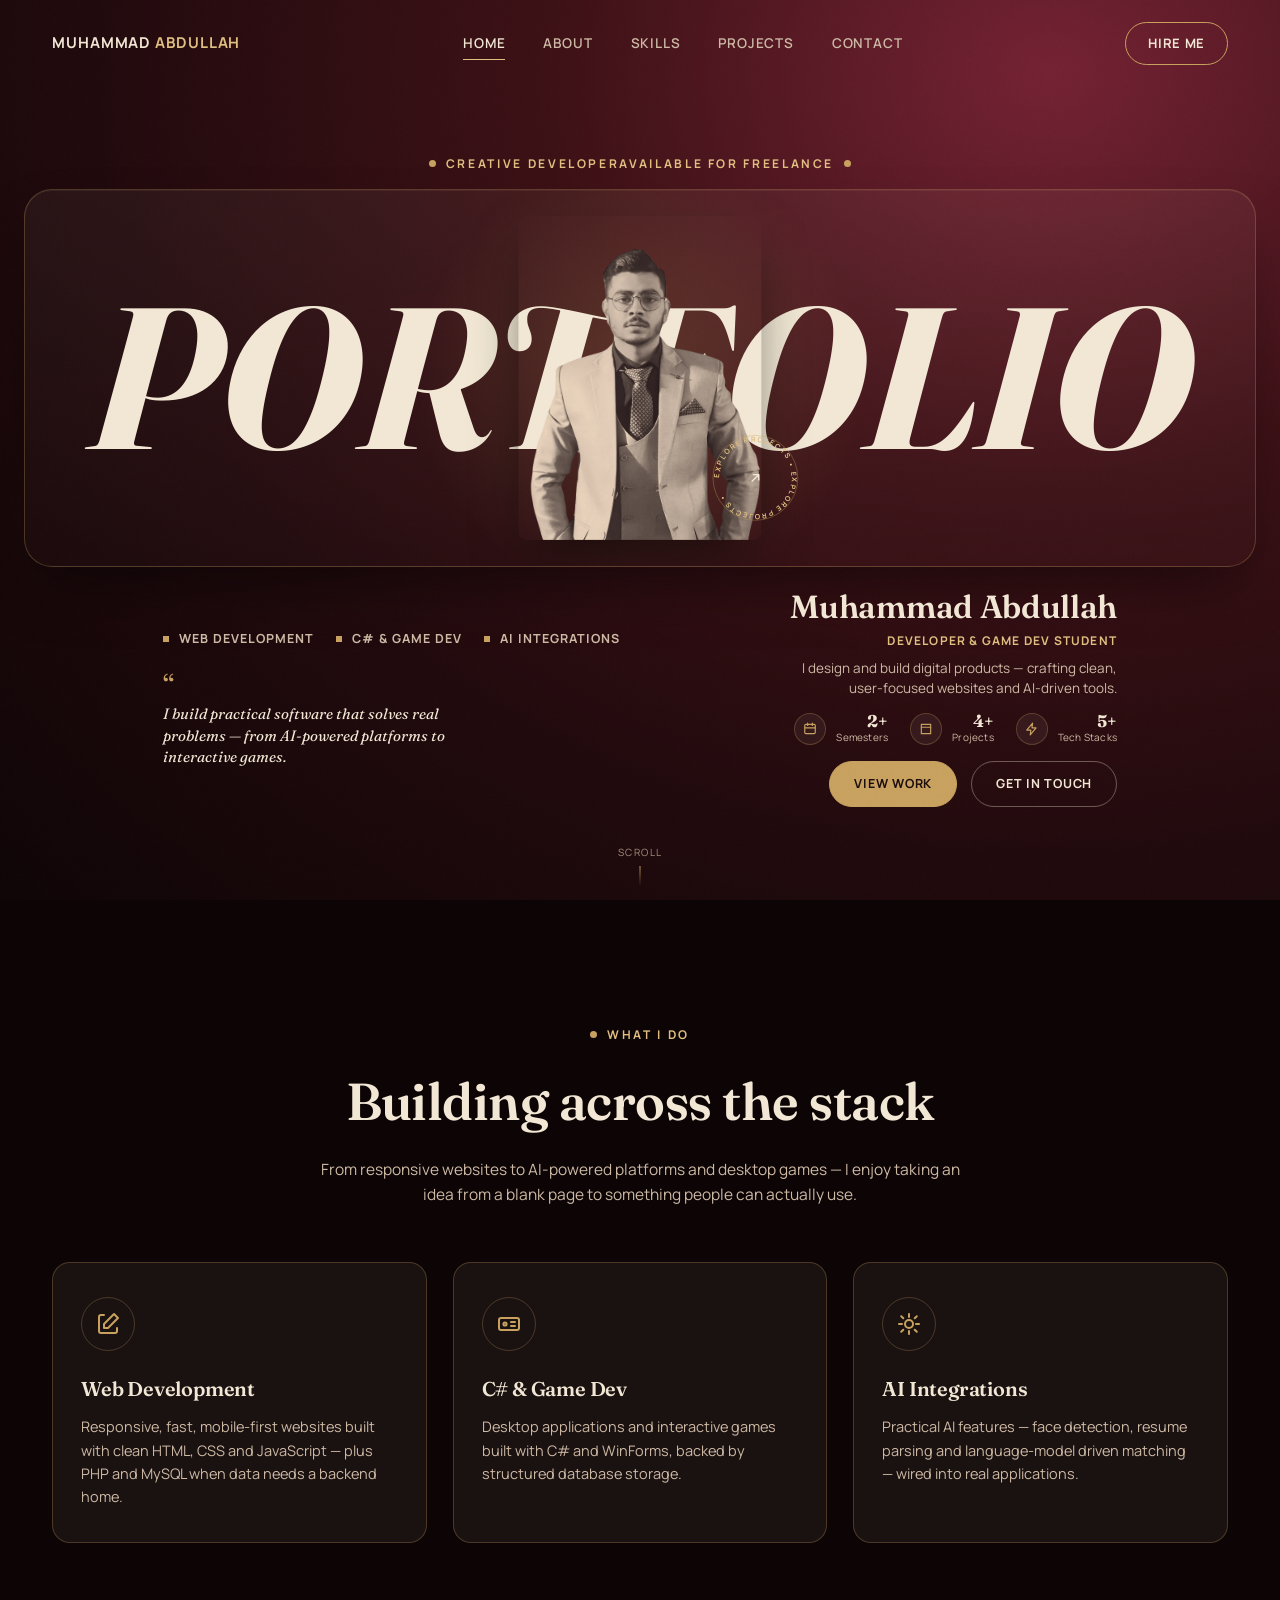
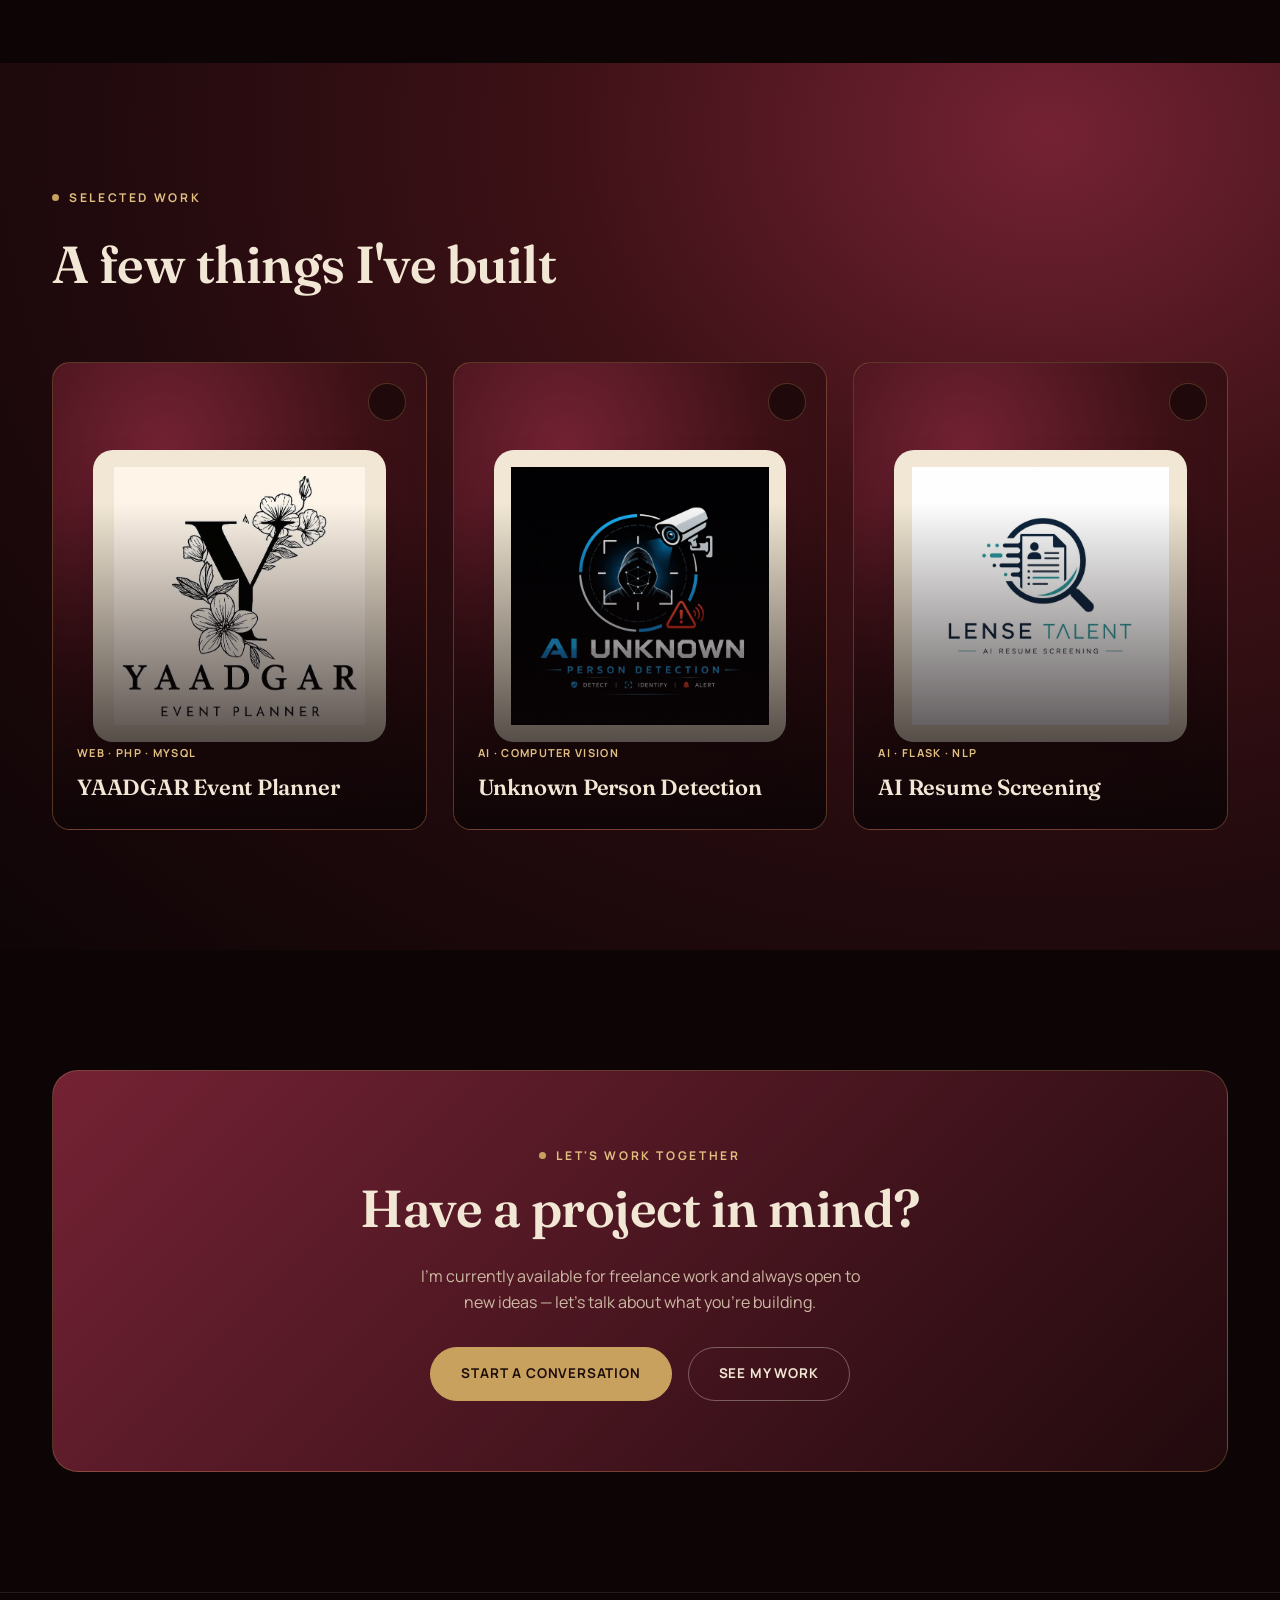
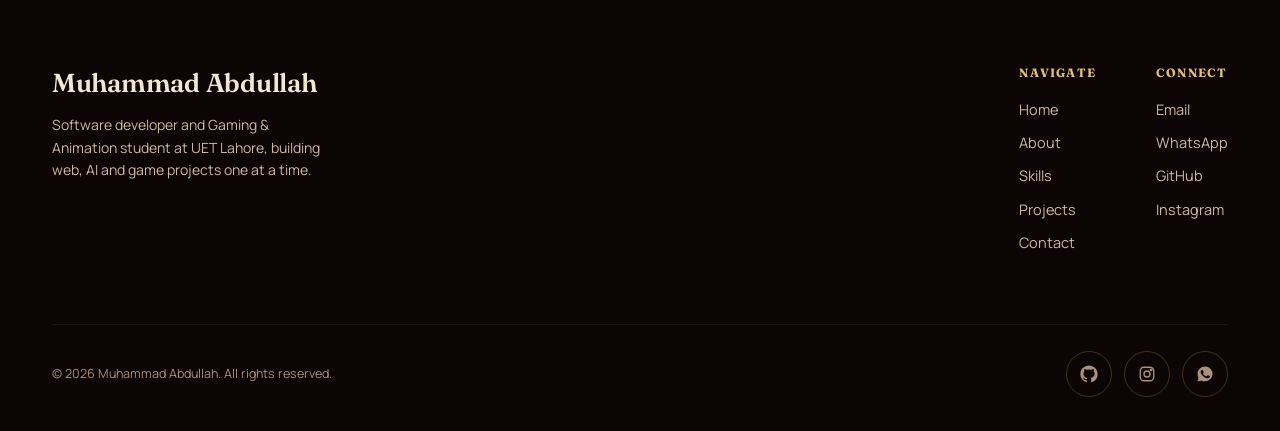
==== index.html @ 15fcba0d "PROTFOLIO" ====
<!DOCTYPE html>
<html lang="en">

<head>
    <meta charset="UTF-8">
    <meta name="viewport" content="width=device-width, initial-scale=1.0">
    <title>Muhammad Abdullah — Software Developer</title>
    <meta name="description" content="Portfolio of Muhammad Abdullah, a software developer and Gaming and Animation student building web platforms, AI tools, and games.">
    <link rel="icon" type="image/svg+xml" href="assets/img/favicon.svg">
    <link rel="stylesheet" href="css/style.css">
</head>

<body>
    <div class="grain"></div>

    <nav class="site-nav">
        <div class="wrap nav-inner">
            <a href="index.html" class="logo-mark">
                <span class="logo-text">Muhammad <span>Abdullah</span></span>
            </a>
            <div class="nav-links">
                <a href="index.html">Home</a>
                <a href="about.html">About</a>
                <a href="skills.html">Skills</a>
                <a href="projects.html">Projects</a>
                <a href="contact.html">Contact</a>
            </div>
            <a href="contact.html" class="nav-cta">Hire Me</a>
            <button class="burger" aria-label="Open menu"><span></span><span></span><span></span></button>
        </div>
    </nav>

    <div class="mobile-menu">
        <a href="index.html">Home</a>
        <a href="about.html">About</a>
        <a href="skills.html">Skills</a>
        <a href="projects.html">Projects</a>
        <a href="contact.html">Contact</a>
    </div>

    <section class="hero bg-maroon">
        <div class="wrap hero-top-row">
            <span class="eyebrow">Creative Developer</span>
            <span class="eyebrow dot-right">Available for Freelance</span>
        </div>

        <div class="hero-frame-outer">
            <div class="hero-frame reveal" id="heroFrame">
                <span class="skill-chip chip-1"><svg viewBox="0 0 24 24" fill="none" stroke="currentColor" stroke-width="2" stroke-linecap="round" stroke-linejoin="round"><path d="M9.5 2a5.5 5.5 0 0 0-3 10.1c.3.2.5.6.5 1v1.4a1.5 1.5 0 0 0 1.5 1.5h3a1.5 1.5 0 0 0 1.5-1.5v-1.4c0-.4.2-.8.5-1A5.5 5.5 0 0 0 9.5 2Z"></path><path d="M8 19h3M9.5 22v-3"></path></svg>Creative Thinking</span>
                <span class="skill-chip chip-2"><svg viewBox="0 0 24 24" fill="none" stroke="currentColor" stroke-width="2" stroke-linecap="round" stroke-linejoin="round"><path d="M8 6h13M8 12h13M8 18h13M3 6h.01M3 12h.01M3 18h.01"></path></svg>Problem Solving</span>
                <span class="skill-chip chip-3"><svg viewBox="0 0 24 24" fill="none" stroke="currentColor" stroke-width="2" stroke-linecap="round" stroke-linejoin="round"><path d="M12 20v-6M6 9V7a6 6 0 0 1 12 0v2M4 9h16M6 9v6a6 6 0 0 0 12 0V9M2 12h4M18 12h4M4 16l-2 2M20 16l2 2M4 6l-2-2M20 6l2-2"></path></svg>Debugging</span>
                <span class="skill-chip chip-4">Clean Code</span>
                <span class="skill-chip chip-5">AI Integrations</span>

                <div class="hero-title-wrap">
                    <h1 class="hero-giant" id="heroGiant">PORTFOLIO</h1>
                    <div class="hero-photo-center" id="tiltPhoto">
                        <div class="hero-photo-frame">
                            <img src="assets/img/profile/me-duotone.png" alt="Portrait of Muhammad Abdullah">
                        </div>
                        <div class="badge-ring">
                            <svg viewBox="0 0 112 112">
            <defs><path id="ringPathHome" d="M 56,56 m -46,0 a 46,46 0 1,1 92,0 a 46,46 0 1,1 -92,0"/></defs>
            <g class="badge-spin">
              <circle cx="56" cy="56" r="54" fill="none" stroke="rgba(200,161,95,0.45)" stroke-width="1"></circle>
              <text font-size="9" fill="#e0bf80" letter-spacing="2" font-family="Manrope, sans-serif" font-weight="700">
                <textPath href="#ringPathHome">EXPLORE PROJECTS &#8226; EXPLORE PROJECTS &#8226; </textPath>
              </text>
            </g>
          </svg>
                            <a href="projects.html" class="ring-center" aria-label="Explore projects">
                                <svg viewBox="0 0 24 24" fill="none" stroke="#f1e7d4" stroke-width="2" stroke-linecap="round" stroke-linejoin="round"><path d="M7 17L17 7M9 7h8v8"></path></svg>
                            </a>
                        </div>
                    </div>
                </div>
            </div>
        </div>

        <div class="wrap hero-body">
            <div class="hero-col-left reveal">
                <ul class="cat-list">
                    <li>Web Development</li>
                    <li>C# &amp; Game Dev</li>
                    <li>AI Integrations</li>
                </ul>
                <div class="quote-block">
                    <div class="quote-mark">&ldquo;</div>
                    <p>I build practical software that solves real problems — from AI-powered platforms to interactive games.</p>
                </div>
            </div>

            <div class="hero-col-right reveal reveal-delay-2">
                <h2 class="hero-name">Muhammad Abdullah</h2>
                <div class="hero-role">Developer &amp; Game Dev Student</div>
                <p class="hero-blurb">I design and build digital products — crafting clean, user-focused websites and AI-driven tools.</p>

                <div class="stat-row">
                    <div class="stat-item">
                        <div class="stat-icon"><svg viewBox="0 0 24 24" fill="none" stroke="currentColor" stroke-width="2" stroke-linecap="round" stroke-linejoin="round"><rect x="3" y="4" width="18" height="16" rx="2"></rect><path d="M8 2v4M16 2v4M3 10h18"></path></svg></div>
                        <div>
                            <div class="stat-num">2+</div>
                            <div class="stat-label">Semesters</div>
                        </div>
                    </div>
                    <div class="stat-item">
                        <div class="stat-icon"><svg viewBox="0 0 24 24" fill="none" stroke="currentColor" stroke-width="2" stroke-linecap="round" stroke-linejoin="round"><path d="M4 4h16v16H4z"></path><path d="M4 9h16"></path></svg></div>
                        <div>
                            <div class="stat-num">4+</div>
                            <div class="stat-label">Projects</div>
                        </div>
                    </div>
                    <div class="stat-item">
                        <div class="stat-icon"><svg viewBox="0 0 24 24" fill="none" stroke="currentColor" stroke-width="2" stroke-linecap="round" stroke-linejoin="round"><path d="M13 2L3 14h7l-1 8 10-12h-7l1-8z"></path></svg></div>
                        <div>
                            <div class="stat-num">5+</div>
                            <div class="stat-label">Tech Stacks</div>
                        </div>
                    </div>
                </div>

                <div class="hero-cta-row">
                    <a href="projects.html" class="btn btn-primary">View Work</a>
                    <a href="contact.html" class="btn btn-outline">Get in Touch</a>
                </div>
            </div>
        </div>

        <div class="scroll-cue"><span>Scroll</span><span class="line"></span></div>
    </section>

    <section class="section-pad bg-void">
        <div class="wrap">
            <div class="section-head center reveal">
                <span class="eyebrow">What I Do</span>
                <h2>Building across the stack</h2>
                <p>From responsive websites to AI-powered platforms and desktop games — I enjoy taking an idea from a blank page to something people can actually use.</p>
            </div>
            <div class="icon-card-grid">
                <div class="icon-card reveal">
                    <div class="ic"><svg viewBox="0 0 24 24" fill="none" stroke="currentColor" stroke-width="2" stroke-linecap="round" stroke-linejoin="round"><path d="M8 3H5a2 2 0 0 0-2 2v14a2 2 0 0 0 2 2h14a2 2 0 0 0 2-2v-3"></path><path d="M18 2l4 4-10 10H8v-4z"></path></svg></div>
                    <h3>Web Development</h3>
                    <p>Responsive, fast, mobile-first websites built with clean HTML, CSS and JavaScript — plus PHP and MySQL when data needs a backend home.</p>
                </div>
                <div class="icon-card reveal reveal-delay-1">
                    <div class="ic"><svg viewBox="0 0 24 24" fill="none" stroke="currentColor" stroke-width="2" stroke-linecap="round" stroke-linejoin="round"><rect x="2" y="6" width="20" height="12" rx="2"></rect><circle cx="8" cy="12" r="1.6"></circle><path d="M14 10h4M14 14h4"></path></svg></div>
                    <h3>C# &amp; Game Dev</h3>
                    <p>Desktop applications and interactive games built with C# and WinForms, backed by structured database storage.</p>
                </div>
                <div class="icon-card reveal reveal-delay-2">
                    <div class="ic"><svg viewBox="0 0 24 24" fill="none" stroke="currentColor" stroke-width="2" stroke-linecap="round" stroke-linejoin="round"><circle cx="12" cy="12" r="4"></circle><path d="M12 2v3M12 19v3M4.2 4.2l2.1 2.1M17.7 17.7l2.1 2.1M2 12h3M19 12h3M4.2 19.8l2.1-2.1M17.7 6.3l2.1-2.1"></path></svg></div>
                    <h3>AI Integrations</h3>
                    <p>Practical AI features — face detection, resume parsing and language-model driven matching — wired into real applications.</p>
                </div>
            </div>
        </div>
    </section>

    <section class="section-pad bg-maroon">
        <div class="wrap">
            <div class="section-head reveal">
                <span class="eyebrow">Selected Work</span>
                <h2>A few things I've built</h2>
            </div>
            <div class="preview-grid">
                <a href="projects.html#yaadgar" class="preview-card logo-card reveal">
                    <div class="logo-tile"><img src="assets/img/logos/yaadgar.webp" alt="YAADGAR Event Planner logo"></div>
                    <div class="pc-arrow"><svg viewBox="0 0 24 24" fill="none" stroke="#1c0d0a" stroke-width="2" stroke-linecap="round" stroke-linejoin="round"><path d="M7 17L17 7M9 7h8v8"></path></svg></div>
                    <div class="pc-overlay"><span class="pc-tag">Web &middot; PHP &middot; MySQL</span>
                        <h3>YAADGAR Event Planner</h3>
                    </div>
                </a>
                <a href="projects.html#sentinel" class="preview-card logo-card reveal reveal-delay-1">
                    <div class="logo-tile"><img src="assets/img/logos/sentinel.webp" alt="AI Unknown Person Detection System logo"></div>
                    <div class="pc-arrow"><svg viewBox="0 0 24 24" fill="none" stroke="#1c0d0a" stroke-width="2" stroke-linecap="round" stroke-linejoin="round"><path d="M7 17L17 7M9 7h8v8"></path></svg></div>
                    <div class="pc-overlay"><span class="pc-tag">AI &middot; Computer Vision</span>
                        <h3>Unknown Person Detection</h3>
                    </div>
                </a>
                <a href="projects.html#resume" class="preview-card logo-card reveal reveal-delay-2">
                    <div class="logo-tile"><img src="assets/img/logos/resume.webp" alt="Lense Talent AI Resume Screening logo"></div>
                    <div class="pc-arrow"><svg viewBox="0 0 24 24" fill="none" stroke="#1c0d0a" stroke-width="2" stroke-linecap="round" stroke-linejoin="round"><path d="M7 17L17 7M9 7h8v8"></path></svg></div>
                    <div class="pc-overlay"><span class="pc-tag">AI &middot; Flask &middot; NLP</span>
                        <h3>AI Resume Screening</h3>
                    </div>
                </a>
            </div>
        </div>
    </section>

    <section class="section-pad bg-void">
        <div class="wrap">
            <div class="cta-band reveal">
                <span class="eyebrow" style="justify-content:center;">Let's Work Together</span>
                <h2>Have a project in mind?</h2>
                <p>I'm currently available for freelance work and always open to new ideas — let's talk about what you're building.</p>
                <div class="btn-row">
                    <a href="contact.html" class="btn btn-primary">Start a Conversation</a>
                    <a href="projects.html" class="btn btn-outline">See My Work</a>
                </div>
            </div>
        </div>
    </section>

    <footer class="site-footer bg-void">
        <div class="wrap">
            <div class="footer-top">
                <div class="footer-brand">
                    <h3>Muhammad Abdullah</h3>
                    <p>Software developer and Gaming & Animation student at UET Lahore, building web, AI and game projects one at a time.</p>
                </div>
                <div class="footer-links">
                    <div class="footer-col">
                        <h4>Navigate</h4>
                        <a href="index.html">Home</a>
                        <a href="about.html">About</a>
                        <a href="skills.html">Skills</a>
                        <a href="projects.html">Projects</a>
                        <a href="contact.html">Contact</a>
                    </div>
                    <div class="footer-col">
                        <h4>Connect</h4>
                        <a href="mailto:abdullah.sheikh6471468@gmail.com">Email</a>
                        <a href="https://wa.me/923330480775" target="_blank" rel="noopener">WhatsApp</a>
                        <a href="https://github.com/abdullahsheikh6471468-byte" target="_blank" rel="noopener">GitHub</a>
                        <a href="https://www.instagram.com/abdullah._.sheikh11/" target="_blank" rel="noopener">Instagram</a>
                    </div>
                </div>
            </div>
            <div class="footer-bottom">
                <span>&copy; 2026 Muhammad Abdullah. All rights reserved.</span>
                <div class="footer-socials">
                    <a class="soc-btn" href="https://github.com/abdullahsheikh6471468-byte" target="_blank" rel="noopener" aria-label="GitHub"><svg viewBox="0 0 24 24" fill="currentColor"><path d="M12 .5C5.73.5.5 5.73.5 12c0 5.08 3.29 9.39 7.86 10.91.57.1.78-.25.78-.55 0-.27-.01-1.17-.02-2.12-3.2.7-3.88-1.36-3.88-1.36-.52-1.33-1.28-1.68-1.28-1.68-1.04-.71.08-.7.08-.7 1.15.08 1.76 1.18 1.76 1.18 1.03 1.75 2.7 1.25 3.36.95.1-.75.4-1.25.72-1.54-2.56-.29-5.25-1.28-5.25-5.7 0-1.26.45-2.29 1.18-3.1-.12-.29-.51-1.46.11-3.05 0 0 .97-.31 3.18 1.18a11 11 0 0 1 5.79 0c2.2-1.49 3.17-1.18 3.17-1.18.63 1.59.24 2.76.12 3.05.74.81 1.18 1.84 1.18 3.1 0 4.43-2.7 5.41-5.27 5.69.41.36.78 1.07.78 2.16 0 1.56-.01 2.82-.01 3.2 0 .3.2.66.79.55A11.5 11.5 0 0 0 23.5 12C23.5 5.73 18.27.5 12 .5z"></path></svg></a>
                    <a class="soc-btn" href="https://www.instagram.com/abdullah._.sheikh11/" target="_blank" rel="noopener" aria-label="Instagram"><svg viewBox="0 0 24 24" fill="none" stroke="currentColor" stroke-width="1.8"><rect x="3" y="3" width="18" height="18" rx="5"></rect><circle cx="12" cy="12" r="4"></circle><circle cx="17.5" cy="6.5" r="1"></circle></svg></a>
                    <a class="soc-btn" href="https://wa.me/923330480775" target="_blank" rel="noopener" aria-label="WhatsApp"><svg viewBox="0 0 24 24" fill="currentColor"><path d="M12.04 2c-5.5 0-10 4.5-10 10 0 1.77.46 3.43 1.26 4.87L2 22l5.3-1.4a10 10 0 0 0 4.74 1.2h.01c5.5 0 10-4.5 10-10s-4.5-9.8-10.01-9.8zm5.86 14.2c-.25.7-1.45 1.35-2 1.44-.5.08-1.14.1-1.84-.12-.42-.13-.97-.32-1.67-.62-2.94-1.27-4.86-4.24-5-4.44-.15-.2-1.2-1.6-1.2-3.04 0-1.45.76-2.16 1.03-2.45.27-.3.6-.37.8-.37h.58c.18 0 .43-.07.67.51.25.6.85 2.08.92 2.23.08.15.13.33.02.53-.1.2-.16.33-.3.5-.16.2-.32.44-.46.6-.15.15-.3.32-.13.62.17.3.78 1.28 1.67 2.07 1.15 1.02 2.13 1.34 2.44 1.49.3.15.48.13.66-.07.2-.2.8-.9 1.02-1.22.2-.3.42-.25.7-.15.28.1 1.76.83 2.06.98.3.15.5.22.57.35.08.13.08.75-.17 1.45z"></path></svg></a>
                </div>
            </div>
        </div>
    </footer>

    <script src="js/main.js"></script>
</body>

</html>
---- css/style.css ----
@import url('https://fonts.googleapis.com/css2?family=Fraunces:ital,opsz,wght@0,9..144,300..900;1,9..144,300..900&family=Manrope:wght@400;500;600;700;800&family=Caveat:wght@600;700&display=swap');
:root {
    --void: #0c0405;
    --maroon-deep: #210a0d;
    --maroon: #3d1116;
    --maroon-light: #5c1a22;
    --maroon-soft: #742234;
    --cream: #f1e7d4;
    --cream-dim: #cdb9a4;
    --cream-faint: #a9907f;
    --gold: #c8a15f;
    --gold-bright: #e0bf80;
    --ink: #1c0d0a;
    --glass: rgba(241, 231, 212, 0.06);
    --glass-brd: rgba(200, 161, 95, 0.28);
    --shadow-lg: 0 30px 60px -20px rgba(0, 0, 0, 0.55);
    --ease: cubic-bezier(.16, .84, .44, 1);
    --dur: .7s;
    --maxw: 1240px;
}

* {
    margin: 0;
    padding: 0;
    box-sizing: border-box;
}

html {
    scroll-behavior: smooth;
}

body {
    background: var(--void);
    color: var(--cream);
    font-family: 'Manrope', sans-serif;
    font-size: 16px;
    line-height: 1.6;
    overflow-x: hidden;
    -webkit-font-smoothing: antialiased;
}

img,
video {
    max-width: 100%;
    display: block;
}

a {
    color: inherit;
    text-decoration: none;
}

ul {
    list-style: none;
}

button {
    font-family: inherit;
    cursor: pointer;
    border: none;
    background: none;
    color: inherit;
}

.wrap {
    max-width: var(--maxw);
    margin: 0 auto;
    padding: 0 32px;
}

h1,
h2,
h3,
h4 {
    font-family: 'Fraunces', serif;
    font-weight: 600;
    letter-spacing: -0.01em;
    color: var(--cream);
}

.grain {
    position: fixed;
    inset: 0;
    background: url('../assets/img/noise.png');
    background-size: 220px 220px;
    opacity: 0.05;
    mix-blend-mode: overlay;
    pointer-events: none;
    z-index: 9999;
}

@media (prefers-reduced-motion: reduce) {
    * {
        animation-duration: .01ms !important;
        animation-iteration-count: 1 !important;
        transition-duration: .01ms !important;
        scroll-behavior: auto !important;
    }
}


/* ---------- Reveal on scroll ---------- */

.reveal {
    opacity: 0;
    transform: translateY(28px);
    transition: opacity .8s var(--ease), transform .8s var(--ease);
}

.reveal.is-visible {
    opacity: 1;
    transform: translateY(0);
}

.reveal-delay-1 {
    transition-delay: .08s;
}

.reveal-delay-2 {
    transition-delay: .16s;
}

.reveal-delay-3 {
    transition-delay: .24s;
}

.reveal-delay-4 {
    transition-delay: .32s;
}


/* ---------- Eyebrow / labels ---------- */

.eyebrow {
    display: inline-flex;
    align-items: center;
    gap: 10px;
    font-family: 'Manrope', sans-serif;
    font-size: 12px;
    font-weight: 700;
    letter-spacing: .22em;
    text-transform: uppercase;
    color: var(--gold-bright);
}

.eyebrow::before {
    content: '';
    width: 7px;
    height: 7px;
    border-radius: 50%;
    background: var(--gold);
    flex: none;
}

.eyebrow.dot-right::before {
    display: none;
}

.eyebrow.dot-right::after {
    content: '';
    width: 7px;
    height: 7px;
    border-radius: 50%;
    background: var(--gold);
    flex: none;
}


/* ---------- NAV ---------- */

.site-nav {
    position: fixed;
    top: 0;
    left: 0;
    right: 0;
    z-index: 1000;
    padding: 22px 0;
    transition: background .4s var(--ease), padding .4s var(--ease), box-shadow .4s var(--ease), backdrop-filter .4s var(--ease);
}

.site-nav.scrolled {
    padding: 14px 0;
    background: rgba(12, 4, 5, 0.82);
    backdrop-filter: blur(14px);
    box-shadow: 0 12px 30px -18px rgba(0, 0, 0, 0.6);
    border-bottom: 1px solid rgba(200, 161, 95, 0.14);
}

.nav-inner {
    display: flex;
    align-items: center;
    justify-content: space-between;
}

.logo-mark {
    display: flex;
    align-items: center;
    gap: 12px;
    font-family: 'Manrope', sans-serif;
}

.logo-text {
    font-weight: 700;
    font-size: 15px;
    letter-spacing: .06em;
    text-transform: uppercase;
    color: var(--cream);
}

.logo-text span {
    color: var(--gold-bright);
}

.nav-links {
    display: flex;
    align-items: center;
    gap: 38px;
}

.nav-links a {
    font-size: 13.5px;
    font-weight: 600;
    letter-spacing: .06em;
    text-transform: uppercase;
    color: var(--cream-dim);
    position: relative;
    padding: 4px 0;
    transition: color .3s var(--ease);
}

.nav-links a::after {
    content: '';
    position: absolute;
    left: 0;
    bottom: -2px;
    width: 0;
    height: 1px;
    background: var(--gold-bright);
    transition: width .35s var(--ease);
}

.nav-links a:hover,
.nav-links a.active {
    color: var(--cream);
}

.nav-links a:hover::after,
.nav-links a.active::after {
    width: 100%;
}

.nav-cta {
    padding: 10px 22px;
    border-radius: 100px;
    border: 1px solid var(--gold);
    font-size: 13px;
    font-weight: 700;
    letter-spacing: .05em;
    text-transform: uppercase;
    color: var(--cream);
    transition: background .3s var(--ease), color .3s var(--ease);
}

.nav-cta:hover {
    background: var(--gold);
    color: var(--ink);
}

.burger {
    display: none;
    flex-direction: column;
    gap: 5px;
    width: 30px;
    z-index: 1200;
}

.burger span {
    height: 2px;
    width: 100%;
    background: var(--cream);
    transition: transform .35s var(--ease), opacity .35s var(--ease);
}

.burger.open span:nth-child(1) {
    transform: translateY(7px) rotate(45deg);
}

.burger.open span:nth-child(2) {
    opacity: 0;
}

.burger.open span:nth-child(3) {
    transform: translateY(-7px) rotate(-45deg);
}

.mobile-menu {
    position: fixed;
    inset: 0;
    background: var(--maroon-deep);
    z-index: 1100;
    display: flex;
    flex-direction: column;
    align-items: center;
    justify-content: center;
    gap: 26px;
    transform: translateY(-100%);
    transition: transform .5s var(--ease);
}

.mobile-menu.open {
    transform: translateY(0);
}

.mobile-menu a {
    font-family: 'Fraunces', serif;
    font-size: 34px;
    color: var(--cream);
    opacity: 0;
    transform: translateY(14px);
    transition: opacity .5s var(--ease), transform .5s var(--ease);
}

.mobile-menu.open a {
    opacity: 1;
    transform: translateY(0);
}

.mobile-menu a:nth-child(1) {
    transition-delay: .08s;
}

.mobile-menu a:nth-child(2) {
    transition-delay: .14s;
}

.mobile-menu a:nth-child(3) {
    transition-delay: .20s;
}

.mobile-menu a:nth-child(4) {
    transition-delay: .26s;
}

.mobile-menu a:nth-child(5) {
    transition-delay: .32s;
}


/* ---------- Buttons ---------- */

.btn {
    display: inline-flex;
    align-items: center;
    gap: 10px;
    padding: 15px 30px;
    border-radius: 100px;
    font-size: 13.5px;
    font-weight: 700;
    letter-spacing: .06em;
    text-transform: uppercase;
    transition: transform .35s var(--ease), box-shadow .35s var(--ease), background .35s var(--ease), color .35s var(--ease), border-color .35s var(--ease);
    white-space: nowrap;
}

.btn-primary {
    background: var(--gold);
    color: var(--ink);
    border: 1px solid var(--gold);
}

.btn-primary:hover {
    transform: translateY(-3px);
    box-shadow: 0 16px 30px -10px rgba(200, 161, 95, 0.45);
}

.btn-outline {
    background: transparent;
    color: var(--cream);
    border: 1px solid rgba(241, 231, 212, 0.35);
}

.btn-outline:hover {
    border-color: var(--gold-bright);
    color: var(--gold-bright);
    transform: translateY(-3px);
}

.btn-disabled {
    background: transparent;
    color: var(--cream-faint);
    border: 1px dashed rgba(205, 185, 164, 0.4);
    cursor: not-allowed;
}

.btn svg {
    width: 16px;
    height: 16px;
    flex: none;
}


/* ---------- Background helpers ---------- */

.bg-maroon {
    background: radial-gradient(120% 140% at 82% 8%, var(--maroon-soft) 0%, var(--maroon) 32%, var(--maroon-deep) 62%, var(--void) 100%);
    position: relative;
}

.bg-void {
    background: var(--void);
}

.section-pad {
    padding: 120px 0;
}

@media(max-width:768px) {
    .section-pad {
        padding: 80px 0;
    }
}


/* ---------- HERO (home) ---------- */

.hero {
    position: relative;
    min-height: 100vh;
    display: flex;
    flex-direction: column;
    justify-content: center;
    padding-top: min(84px, 9vh);
    padding-bottom: min(20px, 2.4vh);
    overflow: hidden;
    gap: 0;
}

.hero-top-row {
    display: flex;
    justify-content: space-between;
    align-items: center;
    margin-bottom: min(16px, 1.8vh);
}


/* ===== EDIT HERE: rectangle width/height ===== */

.hero-frame-outer {
    width: 100%;
    padding: 0 clamp(10px, 2vw, 24px);
}


/* side gap of the rectangle from screen edge */

.hero-frame {
    position: relative;
    width: 100%;
    min-height: clamp(300px, 42vh, 460px);
    /* <-- rectangle height: raise/lower these numbers */
    display: flex;
    align-items: center;
    justify-content: center;
    border: 1px solid var(--glass-brd);
    border-radius: 28px;
    background: linear-gradient(180deg, rgba(241, 231, 212, 0.05), rgba(241, 231, 212, 0.015));
    padding: clamp(20px, 4vh, 40px) clamp(16px, 4vw, 40px);
    box-shadow: var(--shadow-lg), inset 0 1px 0 rgba(241, 231, 212, 0.06);
    overflow: hidden;
    --mx: 50%;
    --my: 50%;
}

.hero-frame::before {
    content: '';
    position: absolute;
    inset: 0;
    z-index: 0;
    pointer-events: none;
    background: radial-gradient(320px circle at var(--mx) var(--my), rgba(200, 161, 95, 0.22), transparent 70%);
    transition: background .15s linear;
}


/* ===== Ambient skill words: behind everything, fade in/out at fixed spots, randomised timing ===== */

.skill-chip {
    position: absolute;
    z-index: 1;
    display: inline-flex;
    align-items: center;
    gap: 8px;
    padding: 9px 16px;
    border-radius: 100px;
    background: rgba(12, 4, 5, 0.4);
    border: 1px solid rgba(200, 161, 95, 0.18);
    font-size: 11.5px;
    font-weight: 700;
    letter-spacing: .05em;
    text-transform: uppercase;
    color: var(--cream-dim);
    opacity: 0;
    pointer-events: none;
    animation: chipGhost 9s ease-in-out infinite;
}

.skill-chip svg {
    width: 14px;
    height: 14px;
    color: var(--gold);
    flex: none;
}

@keyframes chipGhost {
    0%,
    100% {
        opacity: 0;
    }
    12% {
        opacity: .4;
    }
    30% {
        opacity: .4;
    }
    45% {
        opacity: 0;
    }
}

.chip-1 {
    top: 10%;
    left: 6%;
    animation-duration: 8s;
    animation-delay: .3s;
}

.chip-2 {
    top: 16%;
    right: 8%;
    animation-duration: 10s;
    animation-delay: 3.2s;
}

.chip-3 {
    bottom: 14%;
    left: 10%;
    animation-duration: 9s;
    animation-delay: 5.6s;
}

.chip-4 {
    bottom: 10%;
    right: 14%;
    animation-duration: 11s;
    animation-delay: 1.8s;
}

.chip-5 {
    top: 44%;
    left: 2%;
    animation-duration: 9.5s;
    animation-delay: 7s;
}

.hero-title-wrap {
    position: relative;
    z-index: 2;
    display: flex;
    align-items: center;
    justify-content: center;
    width: 100%;
}


/* ===== EDIT HERE: PORTFOLIO text size (min, preferred, max) ===== */

.hero-giant {
    position: relative;
    font-family: 'Fraunces', serif;
    font-weight: 700;
    font-style: italic;
    font-size: 120px;
    /* base size, JS scales this to fit */
    line-height: .86;
    letter-spacing: -0.01em;
    color: var(--cream);
    text-align: center;
    white-space: nowrap;
    display: inline-block;
    margin: min(6px, 1vh) 0;
    user-select: none;
}

.hero-photo-center {
    position: absolute;
    top: 50%;
    left: 50%;
    transform: translate(-50%, -50%);
    z-index: 5;
    opacity: 0;
    animation: heroPhotoIn .9s var(--ease) .2s forwards;
    transition: transform .3s ease-out;
    transform-style: preserve-3d;
    perspective: 600px;
}

@keyframes heroPhotoIn {
    from {
        opacity: 0;
    }
    to {
        opacity: 1;
    }
}


/* ===== EDIT HERE: photo size (width) & vertical position ===== */

.hero-photo-frame {
    position: relative;
    width: clamp(170px, 19vw, 280px);
    aspect-ratio: 3/4;
    top: 2%;
    border-radius: 8px;
}

.hero-photo-frame img {
    width: 100%;
    height: 100%;
    object-fit: cover;
    object-position: top center;
    border-radius: 8px;
    box-shadow: 0 24px 55px -14px rgba(0, 0, 0, 0.65);
}

.badge-ring {
    position: absolute;
    bottom: 18px;
    right: -38px;
    width: min(88px, 9vw);
    height: min(88px, 9vw);
    z-index: 5;
}

.badge-ring svg {
    width: 100%;
    height: 100%;
}

.badge-spin {
    animation: spin 14s linear infinite;
    transform-origin: 56px 56px;
}

@keyframes spin {
    to {
        transform: rotate(360deg);
    }
}

.badge-ring .ring-center {
    position: absolute;
    inset: 0;
    display: flex;
    align-items: center;
    justify-content: center;
}

.badge-ring .ring-center svg {
    width: 16px;
    height: 16px;
}

.hero-body {
    display: grid;
    grid-template-columns: 1fr 1fr;
    gap: 40px;
    align-items: center;
    margin-top: min(24px, 2.6vh);
    position: relative;
}

.hero-col-left {
    padding-bottom: 0;
}

.cat-list {
    margin-bottom: min(22px, 2.4vh);
    display: flex;
    flex-wrap: wrap;
    gap: 8px 22px;
}

.cat-list li {
    display: flex;
    align-items: center;
    gap: 10px;
    font-size: 12.5px;
    font-weight: 700;
    letter-spacing: .08em;
    text-transform: uppercase;
    color: var(--cream-dim);
    padding: 0;
    border-bottom: none;
}

.cat-list li::before {
    content: '';
    width: 6px;
    height: 6px;
    background: var(--gold);
    flex: none;
}

.quote-block {
    max-width: 320px;
}

.quote-mark {
    font-family: 'Fraunces', serif;
    font-size: 28px;
    color: var(--gold);
    line-height: 1;
}

.quote-block p {
    font-family: 'Fraunces', serif;
    font-style: italic;
    font-size: 15px;
    color: var(--cream);
    line-height: 1.45;
    margin: 4px 0 0;
}

.hero-col-right {
    padding-bottom: 0;
    text-align: right;
}

.hero-name {
    font-family: 'Fraunces', serif;
    font-weight: 600;
    font-size: clamp(22px, 2.6vw, 32px);
    line-height: 1.08;
    color: var(--cream);
}

.hero-role {
    font-size: 12px;
    font-weight: 700;
    letter-spacing: .1em;
    text-transform: uppercase;
    color: var(--gold-bright);
    margin-top: 6px;
}

.hero-blurb {
    color: var(--cream-dim);
    font-size: 13.5px;
    margin-top: 8px;
    max-width: 320px;
    margin-left: auto;
    line-height: 1.5;
}

.stat-row {
    display: flex;
    flex-direction: row;
    gap: 22px;
    margin-top: 14px;
    align-items: center;
    justify-content: flex-end;
}

.stat-item {
    display: flex;
    align-items: center;
    gap: 10px;
}

.stat-icon {
    width: 32px;
    height: 32px;
    border-radius: 50%;
    border: 1px solid var(--glass-brd);
    display: flex;
    align-items: center;
    justify-content: center;
    flex: none;
    background: var(--glass);
}

.stat-icon svg {
    width: 14px;
    height: 14px;
    color: var(--gold);
}

.stat-num {
    font-family: 'Fraunces', serif;
    font-weight: 700;
    font-size: 17px;
    color: var(--cream);
    line-height: 1;
}

.stat-label {
    font-size: 10px;
    color: var(--cream-dim);
    letter-spacing: .02em;
}

.hero-cta-row {
    display: flex;
    gap: 14px;
    margin-top: 16px;
    justify-content: flex-end;
}

.hero-cta-row .btn {
    padding: 12px 24px;
    font-size: 12.5px;
}

.scroll-cue {
    position: absolute;
    bottom: 14px;
    left: 50%;
    transform: translateX(-50%);
    display: flex;
    flex-direction: column;
    align-items: center;
    gap: 6px;
    font-size: 10px;
    letter-spacing: .15em;
    text-transform: uppercase;
    color: var(--cream-faint);
}

.scroll-cue .line {
    width: 1px;
    height: 20px;
    background: linear-gradient(180deg, var(--gold), transparent);
    animation: scrollcue 1.8s ease-in-out infinite;
}

@keyframes scrollcue {
    0% {
        opacity: 0;
        transform: scaleY(0.2);
    }
    50% {
        opacity: 1;
        transform: scaleY(1);
    }
    100% {
        opacity: 0;
        transform: scaleY(0.2);
    }
}

@media(max-width:1000px) {
    .hero {
        padding-top: min(88px, 11vh);
    }
    .hero-frame {
        min-height: clamp(280px, 50vh, 420px);
        padding: 56px 16px 32px;
        border-radius: 20px;
    }
    .chip-3,
    .chip-4,
    .chip-5 {
        display: none;
    }
    .hero-body {
        grid-template-columns: 1fr;
        gap: 22px;
        text-align: center;
        margin-top: 20px;
    }
    .hero-col-left,
    .hero-col-right {
        text-align: center;
        padding-bottom: 0;
    }
    .cat-list {
        justify-content: center;
    }
    .quote-block {
        margin: 0 auto;
    }
    .stat-row {
        justify-content: center;
    }
    .hero-cta-row {
        justify-content: center;
        flex-wrap: wrap;
    }
    .hero-blurb {
        margin-left: auto;
        margin-right: auto;
    }
    .hero-photo-frame {
        width: clamp(110px, 26vw, 180px);
    }
}

@media(max-width:520px) {
    .badge-ring {
        display: none;
    }
    .scroll-cue {
        display: none;
    }
    .chip-1,
    .chip-2 {
        font-size: 10px;
        padding: 7px 12px;
    }
    .hero-frame {
        padding: 46px 10px 26px;
        --mx: 8%;
        --my: 92%;
    }
}

@media(max-height:750px) and (min-width:1001px) {
    .hero {
        padding-top: 64px;
        padding-bottom: 16px;
    }
    .hero-giant {
        font-size: clamp(48px, 14vh, 170px);
    }
    .hero-frame {
        min-height: clamp(260px, 38vh, 380px);
        padding: 24px clamp(16px, 4vw, 40px);
    }
    .hero-body {
        margin-top: 18px;
    }
}


/* ---------- Page hero band (about/skills/projects/contact) ---------- */

.page-hero {
    position: relative;
    padding: 170px 0 90px;
    overflow: hidden;
    text-align: center;
}

.page-hero .hero-giant {
    font-size: clamp(56px, 12vw, 150px);
    margin-top: 14px;
}

.page-hero .eyebrow {
    display: flex;
    justify-content: center;
}

.page-hero-sub {
    max-width: 560px;
    margin: 14px auto 0;
    color: var(--cream-dim);
    font-size: 15.5px;
}


/* ---------- What I do / intro cards ---------- */

.icon-card-grid {
    display: grid;
    grid-template-columns: repeat(3, 1fr);
    gap: 26px;
    margin-top: 56px;
}

.icon-card {
    background: var(--glass);
    border: 1px solid var(--glass-brd);
    border-radius: 18px;
    padding: 34px 28px;
    transition: transform .4s var(--ease), border-color .4s var(--ease), background .4s var(--ease);
}

.icon-card:hover {
    transform: translateY(-6px);
    border-color: var(--gold);
    background: rgba(241, 231, 212, 0.09);
}

.icon-card .ic {
    width: 54px;
    height: 54px;
    border-radius: 50%;
    border: 1px solid var(--glass-brd);
    display: flex;
    align-items: center;
    justify-content: center;
    margin-bottom: 22px;
}

.icon-card .ic svg {
    width: 24px;
    height: 24px;
    color: var(--gold);
}

.icon-card h3 {
    font-size: 20px;
    margin-bottom: 10px;
}

.icon-card p {
    color: var(--cream-dim);
    font-size: 14.5px;
    line-height: 1.6;
}

@media(max-width:900px) {
    .icon-card-grid {
        grid-template-columns: 1fr;
    }
}


/* ---------- Section headers ---------- */

.section-head {
    max-width: 640px;
    margin-bottom: 56px;
}

.section-head h2 {
    font-size: clamp(32px, 4.4vw, 52px);
    margin-top: 14px;
}

.section-head p {
    color: var(--cream-dim);
    margin-top: 14px;
    font-size: 15.5px;
}

.section-head.center {
    margin-left: auto;
    margin-right: auto;
    text-align: center;
}

.section-head.center .eyebrow {
    justify-content: center;
    width: 100%;
}


/* ---------- Featured projects preview ---------- */

.preview-grid {
    display: grid;
    grid-template-columns: repeat(3, 1fr);
    gap: 26px;
}

.preview-card {
    border-radius: 18px;
    overflow: hidden;
    position: relative;
    aspect-ratio: 4/5;
    border: 1px solid var(--glass-brd);
}

.preview-card img {
    width: 100%;
    height: 100%;
    object-fit: cover;
    transition: transform .6s var(--ease);
}

.preview-card:hover img {
    transform: scale(1.08);
}

.preview-card .pc-overlay {
    position: absolute;
    inset: 0;
    background: linear-gradient(180deg, rgba(12, 4, 5, 0) 30%, rgba(12, 4, 5, 0.92) 100%);
    display: flex;
    flex-direction: column;
    justify-content: flex-end;
    padding: 24px;
}

.preview-card .pc-tag {
    font-size: 11px;
    letter-spacing: .12em;
    text-transform: uppercase;
    color: var(--gold-bright);
    font-weight: 700;
}

.preview-card h3 {
    font-size: 22px;
    margin-top: 8px;
}

.preview-card .pc-arrow {
    position: absolute;
    top: 20px;
    right: 20px;
    width: 38px;
    height: 38px;
    border-radius: 50%;
    background: rgba(12, 4, 5, 0.55);
    border: 1px solid var(--glass-brd);
    display: flex;
    align-items: center;
    justify-content: center;
    transition: background .35s var(--ease), transform .35s var(--ease);
}

.preview-card:hover .pc-arrow {
    background: var(--gold);
    transform: rotate(45deg);
}

.preview-card .pc-arrow svg {
    width: 16px;
    height: 16px;
}

@media(max-width:900px) {
    .preview-grid {
        grid-template-columns: 1fr;
    }
}

.preview-card.logo-card {
    display: flex;
    align-items: center;
    justify-content: center;
    padding: 20px;
    background: radial-gradient(120% 120% at 30% 20%, var(--maroon-soft) 0%, var(--maroon) 45%, var(--maroon-deep) 100%);
}

.preview-card.logo-card .logo-tile {
    width: 88%;
    max-width: 300px;
    aspect-ratio: 1;
    border-radius: 20px;
    overflow: hidden;
    display: flex;
    align-items: center;
    justify-content: center;
    background: var(--cream);
    box-shadow: 0 20px 40px -14px rgba(0, 0, 0, 0.5);
    transition: transform .5s var(--ease);
}

.preview-card.logo-card:hover .logo-tile {
    transform: scale(1.06) translateY(-4px);
}

.preview-card.logo-card .logo-tile img {
    width: 88%;
    height: 88%;
    object-fit: contain;
}


/* ---------- CTA band ---------- */

.cta-band {
    border-radius: 26px;
    padding: 70px 50px;
    text-align: center;
    position: relative;
    overflow: hidden;
    background: linear-gradient(135deg, var(--maroon-soft), var(--maroon-deep));
    border: 1px solid var(--glass-brd);
}

.cta-band h2 {
    font-size: clamp(30px, 5vw, 52px);
}

.cta-band p {
    color: var(--cream-dim);
    margin-top: 14px;
    max-width: 440px;
    margin-left: auto;
    margin-right: auto;
}

.cta-band .btn-row {
    display: flex;
    justify-content: center;
    gap: 16px;
    margin-top: 32px;
    flex-wrap: wrap;
}


/* ---------- About page ---------- */

.about-grid {
    display: grid;
    grid-template-columns: 0.85fr 1.15fr;
    gap: 70px;
    align-items: start;
}

.about-photo {
    border-radius: 20px;
    overflow: hidden;
    border: 1px solid var(--glass-brd);
    position: sticky;
    top: 120px;
}

.about-photo img {
    aspect-ratio: 3/4;
    object-fit: cover;
}

.about-text h2 {
    font-size: clamp(28px, 3.6vw, 40px);
    margin-bottom: 20px;
}

.about-text p {
    color: var(--cream-dim);
    font-size: 16px;
    margin-bottom: 18px;
    line-height: 1.75;
}

.about-text strong {
    color: var(--cream);
}

.fact-grid {
    display: grid;
    grid-template-columns: 1fr 1fr;
    gap: 18px;
    margin: 34px 0;
}

.fact-item {
    border-left: 2px solid var(--gold);
    padding-left: 16px;
}

.fact-item .fl {
    font-size: 11px;
    letter-spacing: .1em;
    text-transform: uppercase;
    color: var(--gold-bright);
    font-weight: 700;
}

.fact-item .fv {
    font-family: 'Fraunces', serif;
    font-size: 18px;
    margin-top: 6px;
    color: var(--cream);
}

.about-socials {
    display: flex;
    gap: 14px;
    margin-top: 30px;
    flex-wrap: wrap;
}

.soc-btn {
    width: 46px;
    height: 46px;
    border-radius: 50%;
    border: 1px solid var(--glass-brd);
    display: flex;
    align-items: center;
    justify-content: center;
    transition: border-color .3s var(--ease), background .3s var(--ease), transform .3s var(--ease);
}

.soc-btn:hover {
    border-color: var(--gold);
    background: var(--glass);
    transform: translateY(-3px);
}

.soc-btn svg {
    width: 18px;
    height: 18px;
}

@media(max-width:900px) {
    .about-grid {
        grid-template-columns: 1fr;
        gap: 40px;
    }
    .about-photo {
        position: static;
        max-width: 320px;
        margin: 0 auto;
    }
    .fact-grid {
        grid-template-columns: 1fr;
    }
}


/* ---------- Timeline (about) ---------- */

.timeline {
    margin-top: 10px;
}

.tl-item {
    display: flex;
    gap: 22px;
    padding: 22px 0;
    border-bottom: 1px solid rgba(241, 231, 212, 0.1);
}

.tl-dot {
    width: 12px;
    height: 12px;
    border-radius: 50%;
    background: var(--gold);
    margin-top: 6px;
    flex: none;
    box-shadow: 0 0 0 4px rgba(200, 161, 95, 0.18);
}

.tl-item h4 {
    font-size: 17px;
    margin-bottom: 4px;
}

.tl-item span {
    font-size: 12px;
    color: var(--gold-bright);
    letter-spacing: .06em;
    text-transform: uppercase;
    font-weight: 700;
}

.tl-item p {
    color: var(--cream-dim);
    font-size: 14.5px;
    margin-top: 6px;
}


/* ---------- Skills page ---------- */

.skills-grid {
    display: grid;
    grid-template-columns: repeat(3, 1fr);
    gap: 24px;
}

.skill-card {
    background: var(--glass);
    border: 1px solid var(--glass-brd);
    border-radius: 18px;
    padding: 30px 26px;
    transition: transform .4s var(--ease), border-color .4s var(--ease);
}

.skill-card:hover {
    transform: translateY(-6px);
    border-color: var(--gold);
}

.skill-card .ic {
    width: 48px;
    height: 48px;
    border-radius: 12px;
    border: 1px solid var(--glass-brd);
    display: flex;
    align-items: center;
    justify-content: center;
    margin-bottom: 18px;
}

.skill-card .ic svg {
    width: 22px;
    height: 22px;
    color: var(--gold);
}

.skill-card h3 {
    font-size: 19px;
    margin-bottom: 14px;
}

.chip-row {
    display: flex;
    flex-wrap: wrap;
    gap: 8px;
}

.chip {
    font-size: 12px;
    padding: 6px 13px;
    border-radius: 100px;
    border: 1px solid var(--glass-brd);
    color: var(--cream-dim);
    letter-spacing: .02em;
}

@media(max-width:900px) {
    .skills-grid {
        grid-template-columns: 1fr 1fr;
    }
}

@media(max-width:560px) {
    .skills-grid {
        grid-template-columns: 1fr;
    }
}

.approach-row {
    display: grid;
    grid-template-columns: repeat(4, 1fr);
    gap: 20px;
    margin-top: 90px;
}

.approach-item {
    text-align: center;
    padding: 10px;
}

.approach-item .num {
    font-family: 'Fraunces', serif;
    font-style: italic;
    font-size: 34px;
    color: var(--gold);
}

.approach-item h4 {
    font-size: 15.5px;
    margin: 12px 0 8px;
}

.approach-item p {
    font-size: 13.5px;
    color: var(--cream-dim);
}

@media(max-width:900px) {
    .approach-row {
        grid-template-columns: 1fr 1fr;
    }
}

@media(max-width:560px) {
    .approach-row {
        grid-template-columns: 1fr;
    }
}


/* ---------- Projects page ---------- */

.project-block {
    display: grid;
    grid-template-columns: 1.15fr 1fr;
    gap: 60px;
    align-items: center;
    padding: 70px 0;
    border-bottom: 1px solid rgba(241, 231, 212, 0.1);
}

.project-block:last-child {
    border-bottom: none;
}

.project-block.reverse {
    grid-template-columns: 1fr 1.15fr;
}

.project-block.reverse .project-media {
    order: 2;
}

.project-block.reverse .project-info {
    order: 1;
}

.project-media {
    position: relative;
    border-radius: 20px;
    overflow: hidden;
    border: 1px solid var(--glass-brd);
    box-shadow: var(--shadow-lg);
}

.media-stage {
    position: relative;
    aspect-ratio: 16/10;
    background: var(--maroon-deep);
    overflow: hidden;
}

.media-stage video,
.media-stage img {
    position: absolute;
    inset: 0;
    width: 100%;
    height: 100%;
    object-fit: cover;
}

.media-play {
    position: absolute;
    inset: 0;
    display: flex;
    align-items: center;
    justify-content: center;
    background: rgba(12, 4, 5, 0.28);
    opacity: 1;
    transition: opacity .35s var(--ease);
    cursor: pointer;
}

.media-play.hidden {
    opacity: 0;
    pointer-events: none;
}

.media-play .play-circle {
    width: 64px;
    height: 64px;
    border-radius: 50%;
    background: rgba(241, 231, 212, 0.92);
    display: flex;
    align-items: center;
    justify-content: center;
    transition: transform .3s var(--ease);
}

.media-play:hover .play-circle {
    transform: scale(1.08);
}

.media-play svg {
    width: 22px;
    height: 22px;
    color: var(--ink);
    margin-left: 3px;
}

.thumb-row {
    display: flex;
    gap: 8px;
    padding: 12px;
    background: var(--maroon-deep);
    overflow-x: auto;
}

.thumb-row img {
    width: 64px;
    height: 44px;
    object-fit: cover;
    border-radius: 6px;
    flex: none;
    cursor: pointer;
    border: 1.5px solid transparent;
    transition: border-color .25s var(--ease), opacity .25s var(--ease);
    opacity: .7;
}

.thumb-row img:hover,
.thumb-row img.active {
    border-color: var(--gold);
    opacity: 1;
}

.project-info .p-index {
    font-family: 'Fraunces', serif;
    font-style: italic;
    color: var(--gold);
    font-size: 16px;
}

.project-info h3 {
    font-size: clamp(26px, 3.4vw, 36px);
    margin: 10px 0 16px;
}

.project-info p {
    color: var(--cream-dim);
    font-size: 15.5px;
    line-height: 1.7;
    margin-bottom: 20px;
}

.tag-row {
    display: flex;
    flex-wrap: wrap;
    gap: 8px;
    margin-bottom: 26px;
}

.btn-group {
    display: flex;
    gap: 14px;
    flex-wrap: wrap;
}

@media(max-width:900px) {
    .project-block,
    .project-block.reverse {
        grid-template-columns: 1fr;
        gap: 30px;
    }
    .project-block.reverse .project-media,
    .project-block.reverse .project-info {
        order: unset;
    }
    .project-block {
        padding: 50px 0;
    }
}


/* ---------- Lightbox ---------- */

.lightbox {
    position: fixed;
    inset: 0;
    background: rgba(8, 3, 4, 0.94);
    z-index: 2000;
    display: flex;
    align-items: center;
    justify-content: center;
    opacity: 0;
    pointer-events: none;
    transition: opacity .35s var(--ease);
}

.lightbox.open {
    opacity: 1;
    pointer-events: auto;
}

.lightbox img {
    max-width: 88vw;
    max-height: 82vh;
    border-radius: 8px;
    box-shadow: var(--shadow-lg);
}

.lightbox-close {
    position: absolute;
    top: 26px;
    right: 32px;
    width: 44px;
    height: 44px;
    border-radius: 50%;
    border: 1px solid var(--glass-brd);
    display: flex;
    align-items: center;
    justify-content: center;
}

.lightbox-nav {
    position: absolute;
    top: 50%;
    transform: translateY(-50%);
    width: 48px;
    height: 48px;
    border-radius: 50%;
    border: 1px solid var(--glass-brd);
    display: flex;
    align-items: center;
    justify-content: center;
    background: rgba(12, 4, 5, 0.5);
}

.lightbox-nav.prev {
    left: 20px;
}

.lightbox-nav.next {
    right: 20px;
}

.lightbox-nav svg,
.lightbox-close svg {
    width: 18px;
    height: 18px;
}


/* ---------- Contact page ---------- */

.contact-grid {
    display: grid;
    grid-template-columns: 0.85fr 1.15fr;
    gap: 70px;
}

.contact-info-list {
    display: flex;
    flex-direction: column;
    gap: 16px;
    margin-top: 36px;
}

.contact-info-item {
    display: flex;
    align-items: center;
    gap: 16px;
    padding: 18px 20px;
    border-radius: 14px;
    border: 1px solid var(--glass-brd);
    background: var(--glass);
    transition: border-color .3s var(--ease), transform .3s var(--ease);
}

.contact-info-item:hover {
    border-color: var(--gold);
    transform: translateX(4px);
}

.contact-info-item .ic {
    width: 42px;
    height: 42px;
    border-radius: 50%;
    border: 1px solid var(--glass-brd);
    display: flex;
    align-items: center;
    justify-content: center;
    flex: none;
}

.contact-info-item .ic svg {
    width: 18px;
    height: 18px;
    color: var(--gold);
}

.contact-info-item .ci-label {
    font-size: 11px;
    letter-spacing: .1em;
    text-transform: uppercase;
    color: var(--gold-bright);
    font-weight: 700;
}

.contact-info-item .ci-value {
    font-size: 15px;
    color: var(--cream);
    margin-top: 2px;
    word-break: break-word;
}

.form-card {
    background: var(--glass);
    border: 1px solid var(--glass-brd);
    border-radius: 20px;
    padding: 44px;
}

.field {
    margin-bottom: 22px;
}

.field label {
    display: block;
    font-size: 12px;
    letter-spacing: .08em;
    text-transform: uppercase;
    color: var(--cream-dim);
    margin-bottom: 10px;
    font-weight: 700;
}

.field input,
.field textarea {
    width: 100%;
    background: rgba(241, 231, 212, 0.05);
    border: 1px solid var(--glass-brd);
    border-radius: 10px;
    padding: 14px 16px;
    color: var(--cream);
    font-family: 'Manrope', sans-serif;
    font-size: 15px;
    transition: border-color .3s var(--ease), background .3s var(--ease);
}

.field input:focus,
.field textarea:focus {
    outline: none;
    border-color: var(--gold);
    background: rgba(241, 231, 212, 0.08);
}

.field textarea {
    min-height: 130px;
    resize: vertical;
}

.form-note {
    font-size: 12.5px;
    color: var(--cream-faint);
    margin-top: 14px;
}

.form-msg {
    font-size: 13.5px;
    color: var(--gold-bright);
    margin-top: 12px;
    min-height: 18px;
}

@media(max-width:900px) {
    .contact-grid {
        grid-template-columns: 1fr;
        gap: 44px;
    }
}


/* ---------- Footer ---------- */

.site-footer {
    padding: 70px 0 34px;
    border-top: 1px solid rgba(241, 231, 212, 0.1);
    background: var(--void);
}

.footer-top {
    display: flex;
    justify-content: space-between;
    align-items: flex-start;
    gap: 40px;
    flex-wrap: wrap;
}

.footer-brand h3 {
    font-size: 26px;
    margin-bottom: 10px;
}

.footer-brand p {
    color: var(--cream-dim);
    font-size: 14px;
    max-width: 280px;
}

.footer-links {
    display: flex;
    gap: 60px;
    flex-wrap: wrap;
}

.footer-col h4 {
    font-size: 12px;
    letter-spacing: .1em;
    text-transform: uppercase;
    color: var(--gold-bright);
    margin-bottom: 16px;
    font-weight: 700;
}

.footer-col a {
    display: block;
    color: var(--cream-dim);
    font-size: 14.5px;
    margin-bottom: 10px;
    transition: color .3s var(--ease);
}

.footer-col a:hover {
    color: var(--cream);
}

.footer-bottom {
    display: flex;
    justify-content: space-between;
    align-items: center;
    margin-top: 60px;
    padding-top: 26px;
    border-top: 1px solid rgba(241, 231, 212, 0.08);
    font-size: 12.5px;
    color: var(--cream-faint);
    flex-wrap: wrap;
    gap: 14px;
}

.footer-socials {
    display: flex;
    gap: 12px;
}


/* ---------- responsive nav & general small screen ---------- */

@media(max-width:840px) {
    .nav-links,
    .nav-cta {
        display: none;
    }
    .burger {
        display: flex;
    }
}

@media(max-width:768px) {
    .wrap {
        padding: 0 22px;
    }
}
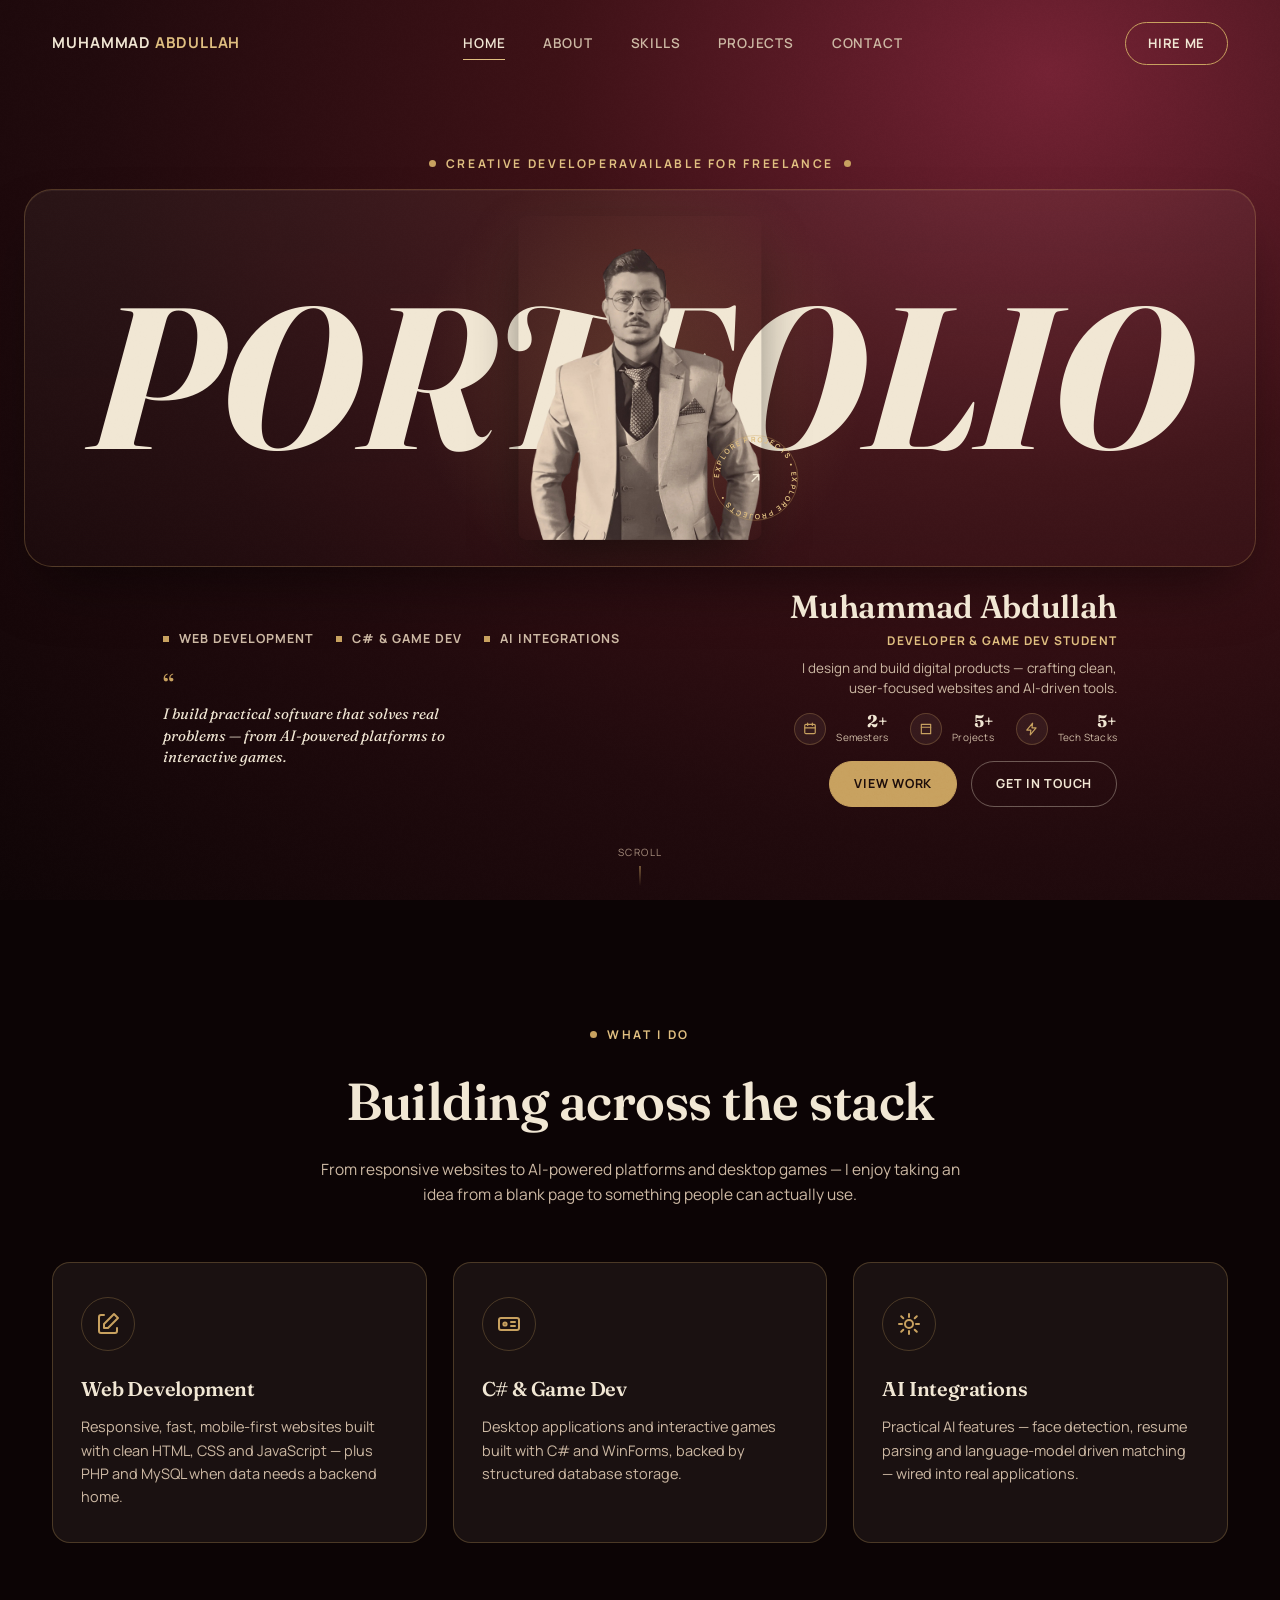
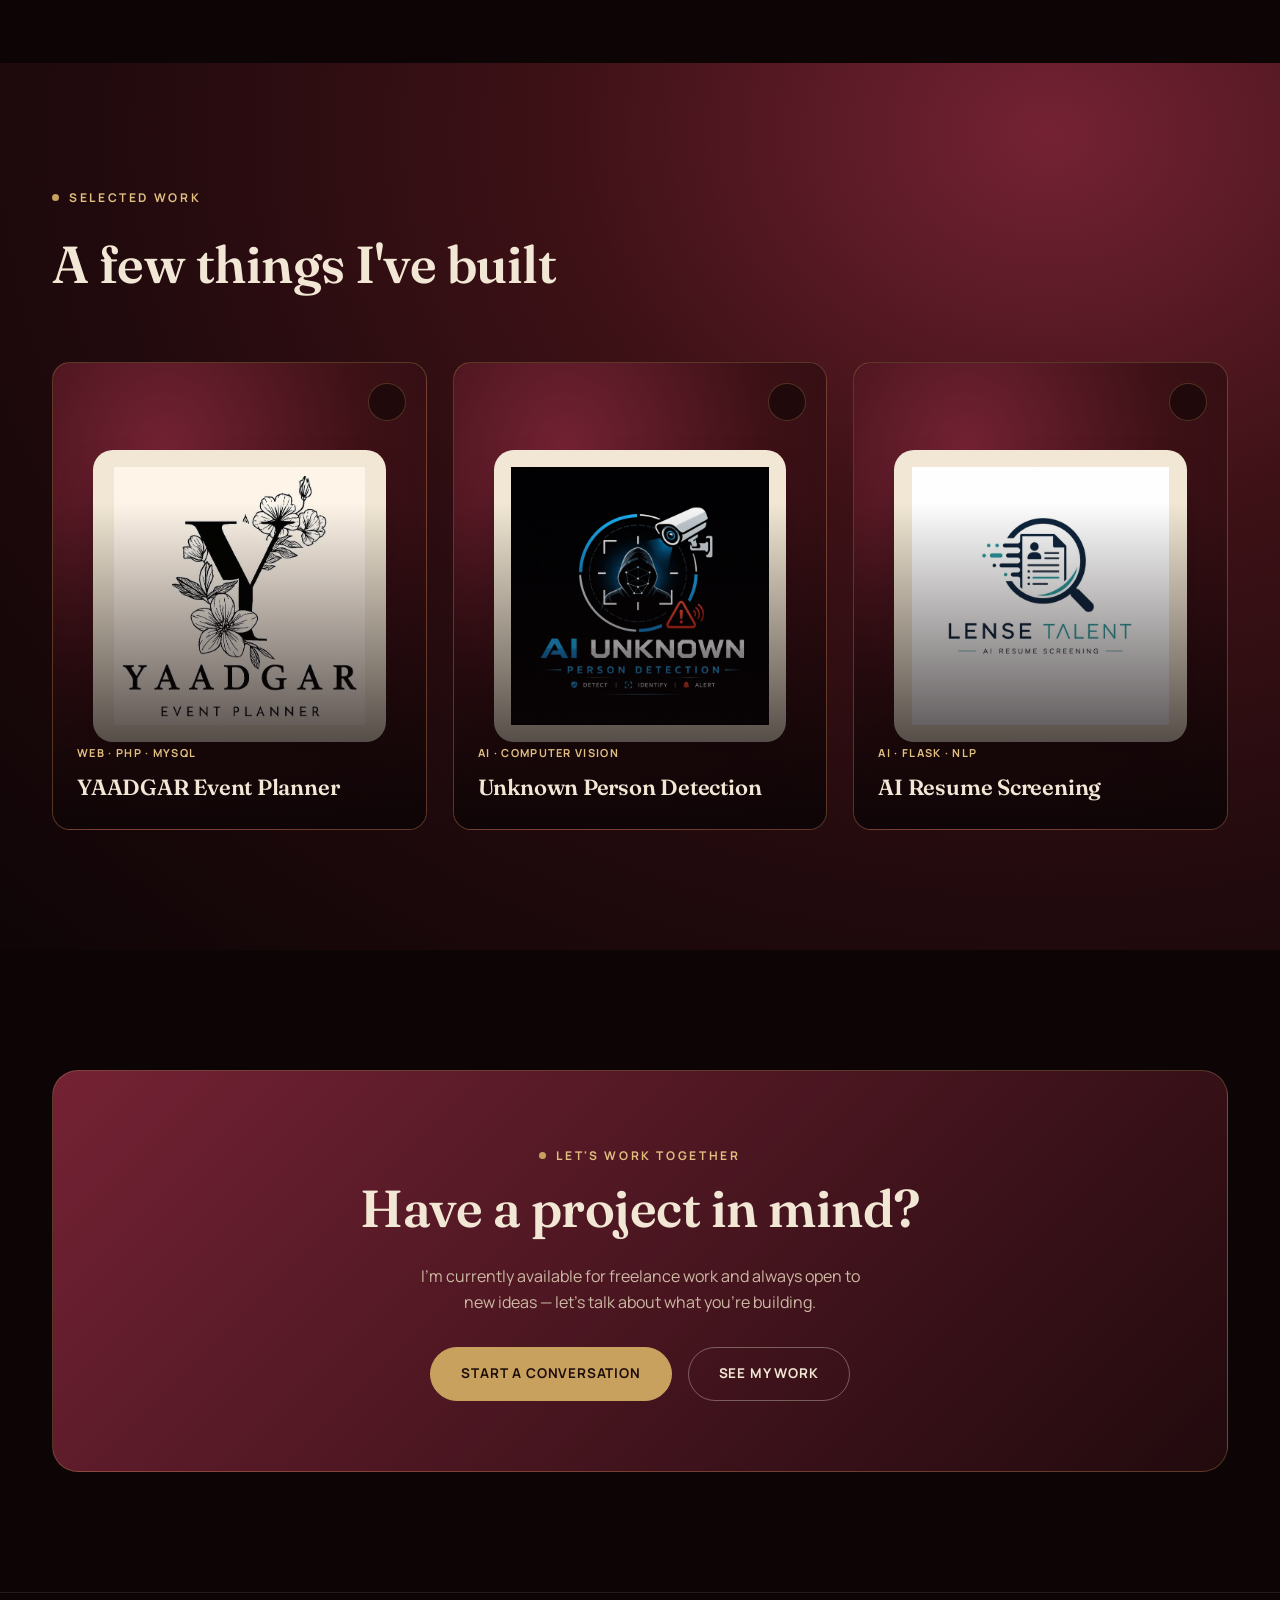
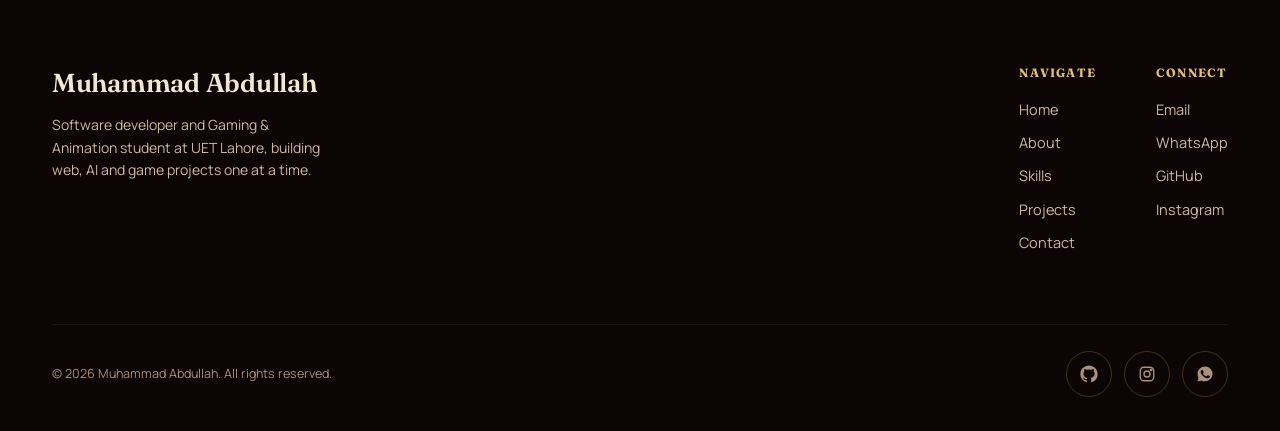
==== commit 84406ddf: "Updated" ====
--- a/index.html
+++ b/index.html
@@ -106,7 +106,7 @@
                     <div class="stat-item">
                         <div class="stat-icon"><svg viewBox="0 0 24 24" fill="none" stroke="currentColor" stroke-width="2" stroke-linecap="round" stroke-linejoin="round"><path d="M4 4h16v16H4z"></path><path d="M4 9h16"></path></svg></div>
                         <div>
-                            <div class="stat-num">4+</div>
+                            <div class="stat-num">5+</div>
                             <div class="stat-label">Projects</div>
                         </div>
                     </div>
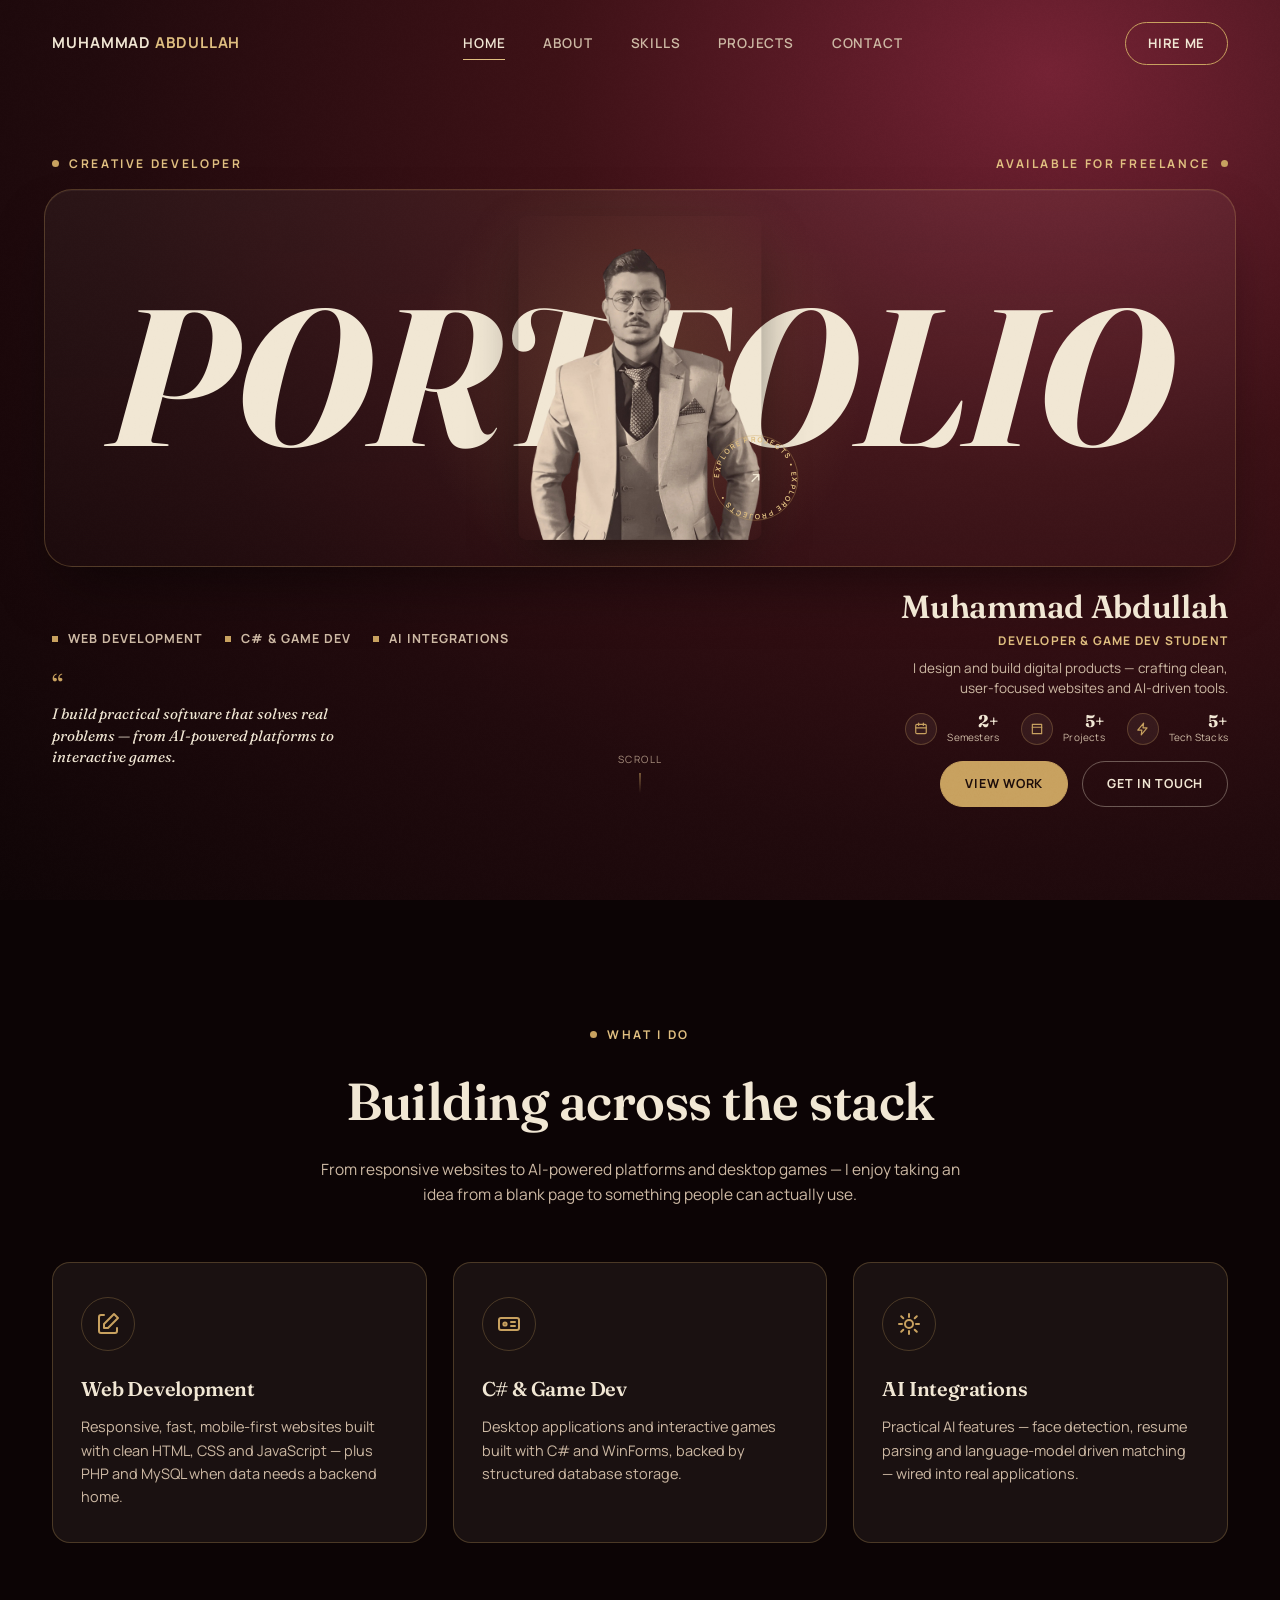
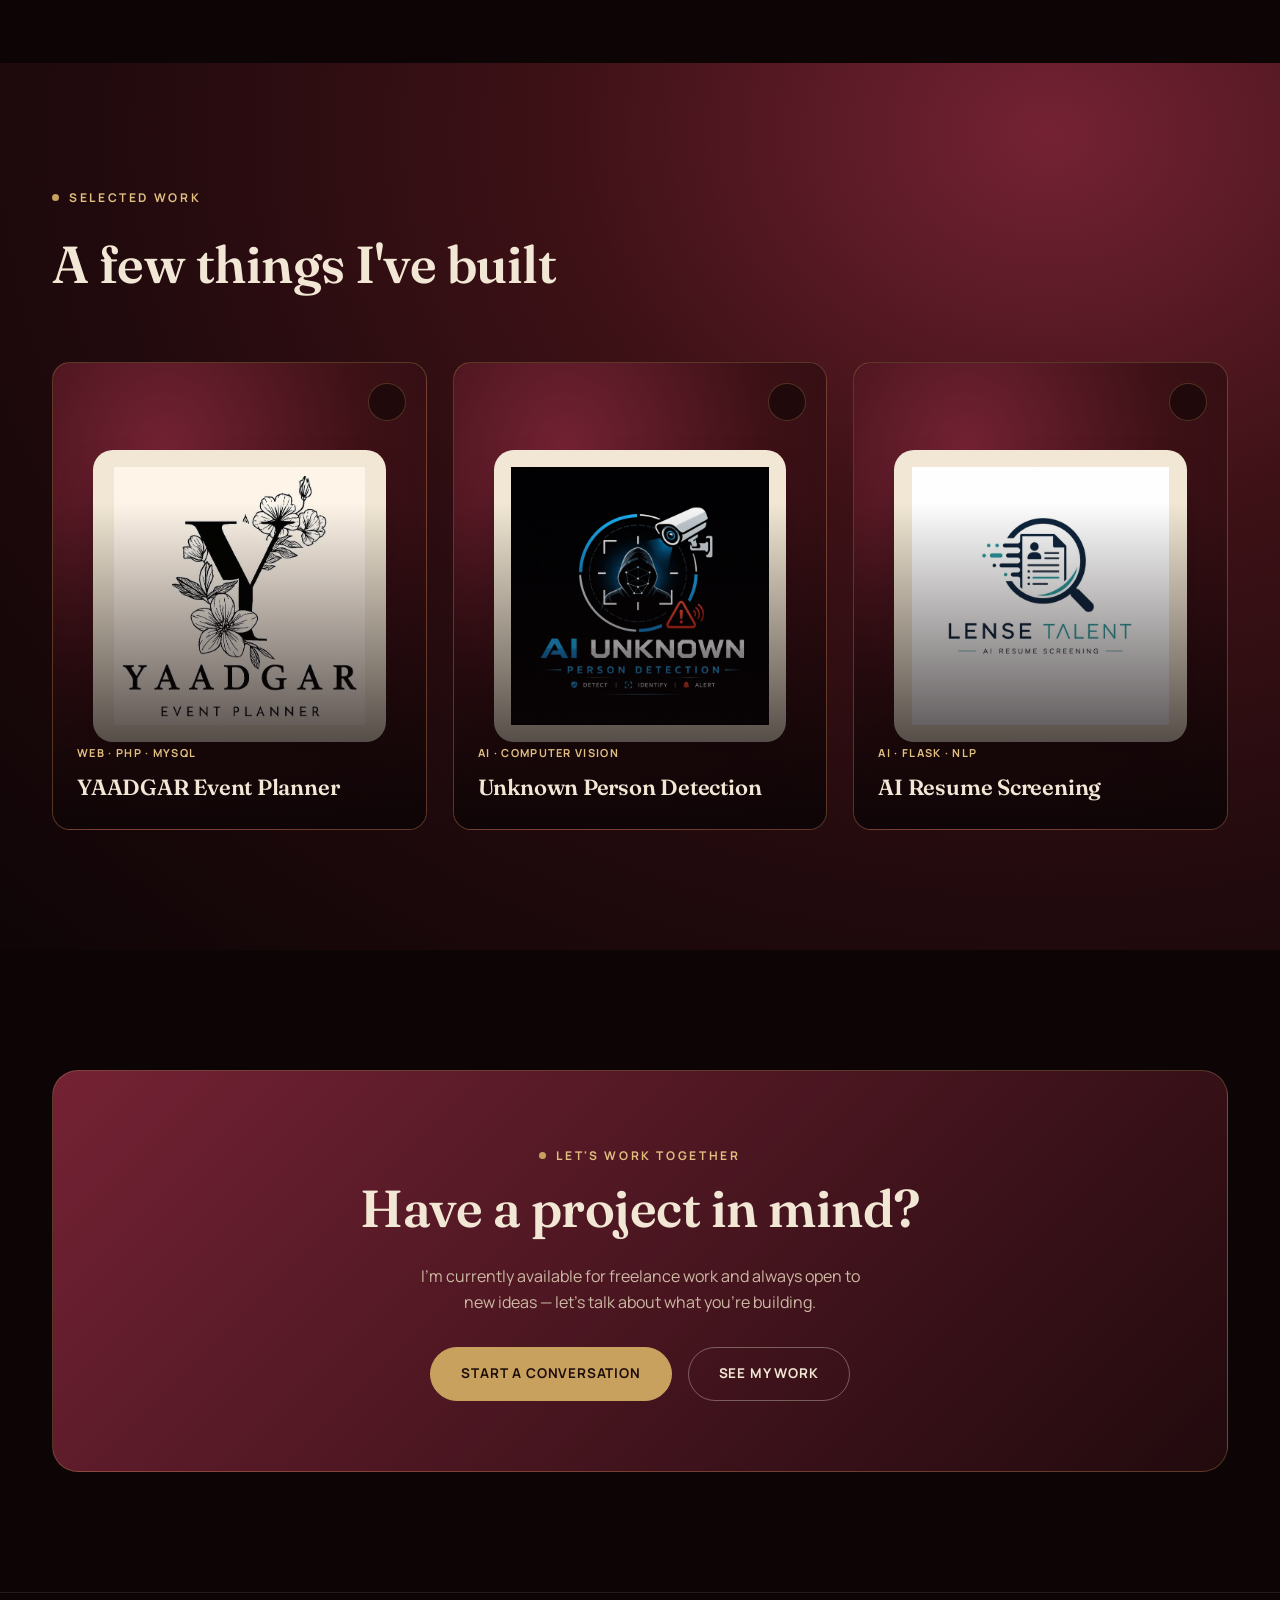
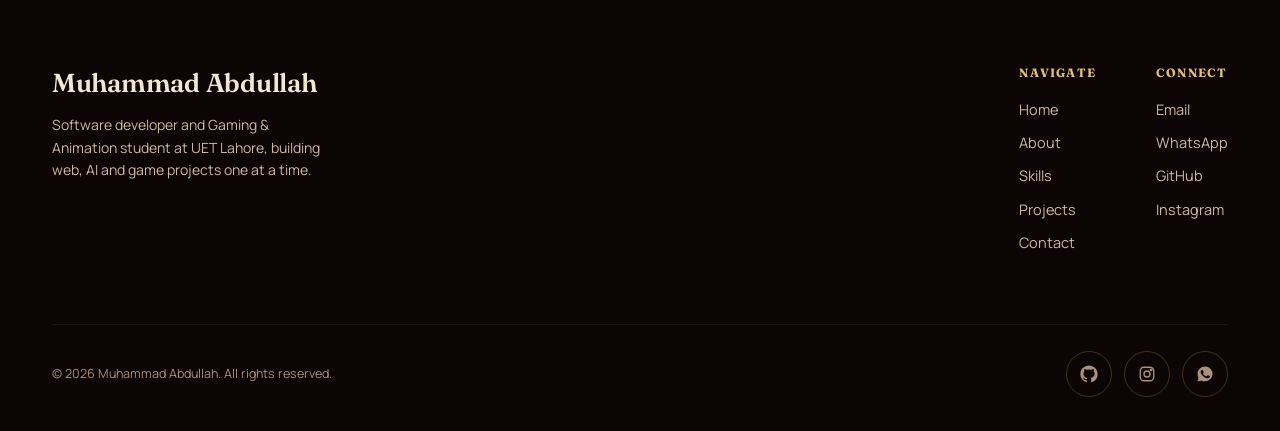
==== commit 1e995cfc: "Updated" ====
--- a/index.html
+++ b/index.html
@@ -39,6 +39,8 @@
     </div>
 
     <section class="hero bg-maroon">
+      <div class="hero-scale-outer" id="heroScaleOuter">
+        <div class="hero-scale" id="heroScale">
         <div class="wrap hero-top-row">
             <span class="eyebrow">Creative Developer</span>
             <span class="eyebrow dot-right">Available for Freelance</span>
@@ -127,6 +129,8 @@
         </div>
 
         <div class="scroll-cue"><span>Scroll</span><span class="line"></span></div>
+        </div>
+      </div>
     </section>
 
     <section class="section-pad bg-void">
--- a/css/style.css
+++ b/css/style.css
@@ -859,71 +859,25 @@
     }
 }
 
-@media(max-width:1000px) {
-    .hero {
-        padding-top: min(88px, 11vh);
-    }
-    .hero-frame {
-        min-height: clamp(280px, 50vh, 420px);
-        padding: 56px 16px 32px;
-        border-radius: 20px;
-    }
-    .chip-3,
-    .chip-4,
-    .chip-5 {
-        display: none;
-    }
-    .hero-body {
-        grid-template-columns: 1fr;
-        gap: 22px;
-        text-align: center;
-        margin-top: 20px;
-    }
-    .hero-col-left,
-    .hero-col-right {
-        text-align: center;
-        padding-bottom: 0;
-    }
-    .cat-list {
-        justify-content: center;
-    }
-    .quote-block {
-        margin: 0 auto;
-    }
-    .stat-row {
-        justify-content: center;
-    }
-    .hero-cta-row {
-        justify-content: center;
-        flex-wrap: wrap;
-    }
-    .hero-blurb {
-        margin-left: auto;
-        margin-right: auto;
-    }
-    .hero-photo-frame {
-        width: clamp(110px, 26vw, 180px);
-    }
-}
-
-@media(max-width:520px) {
-    .badge-ring {
-        display: none;
-    }
-    .scroll-cue {
-        display: none;
-    }
-    .chip-1,
-    .chip-2 {
-        font-size: 10px;
-        padding: 7px 12px;
-    }
-    .hero-frame {
-        padding: 46px 10px 26px;
-        --mx: 8%;
-        --my: 92%;
-    }
-}
+/* Below 1240px (the hero's design width), instead of reflowing to a
+   different mobile layout, scale the exact desktop hero down to fit —
+   same look as laptop, just smaller. JS (scaleHeroDesktop in main.js)
+   sets the transform + wrapper height. */
+.hero-scale-outer {
+    width: 100%;
+    overflow: hidden;
+}
+
+.hero-scale {
+    width: 1240px;
+    max-width: none;
+    position: relative;
+    left: 50%;
+    margin-left: -620px;
+    transform-origin: top center;
+}
+
+
 
 @media(max-height:750px) and (min-width:1001px) {
     .hero {
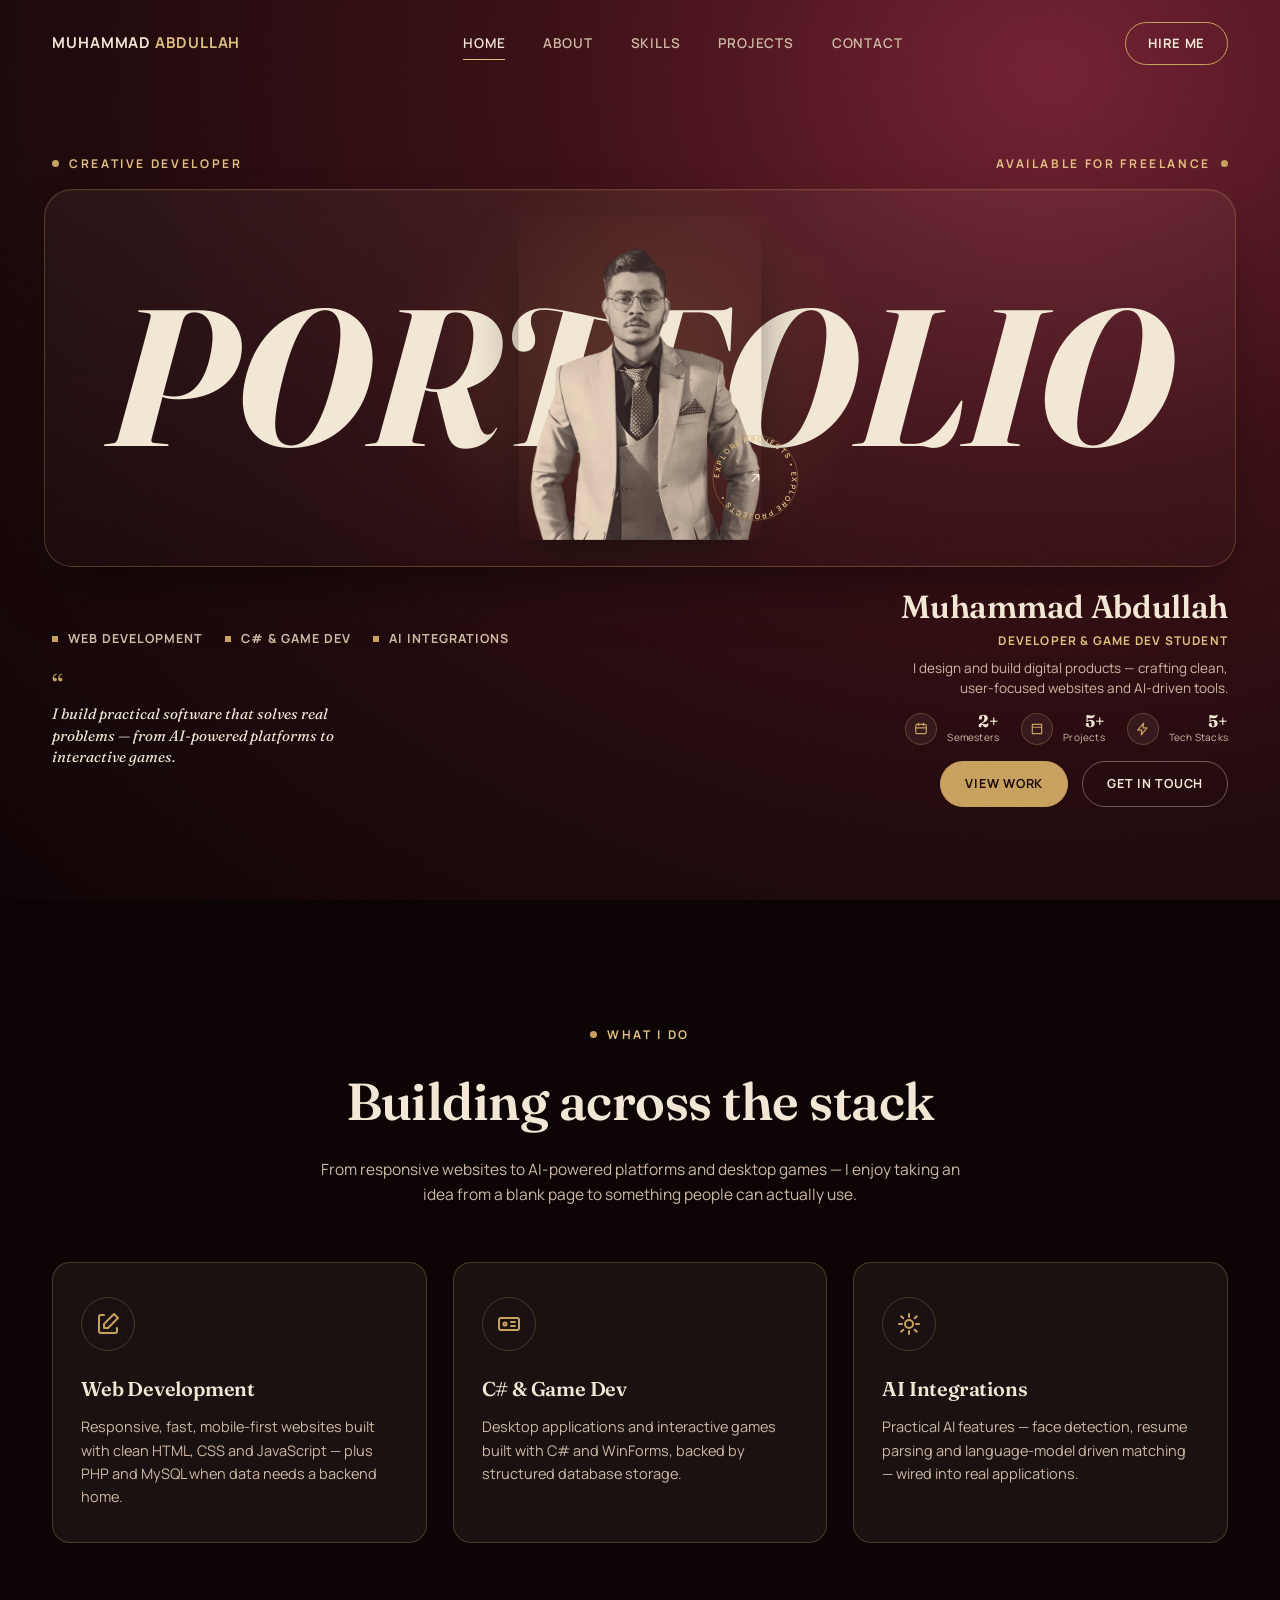
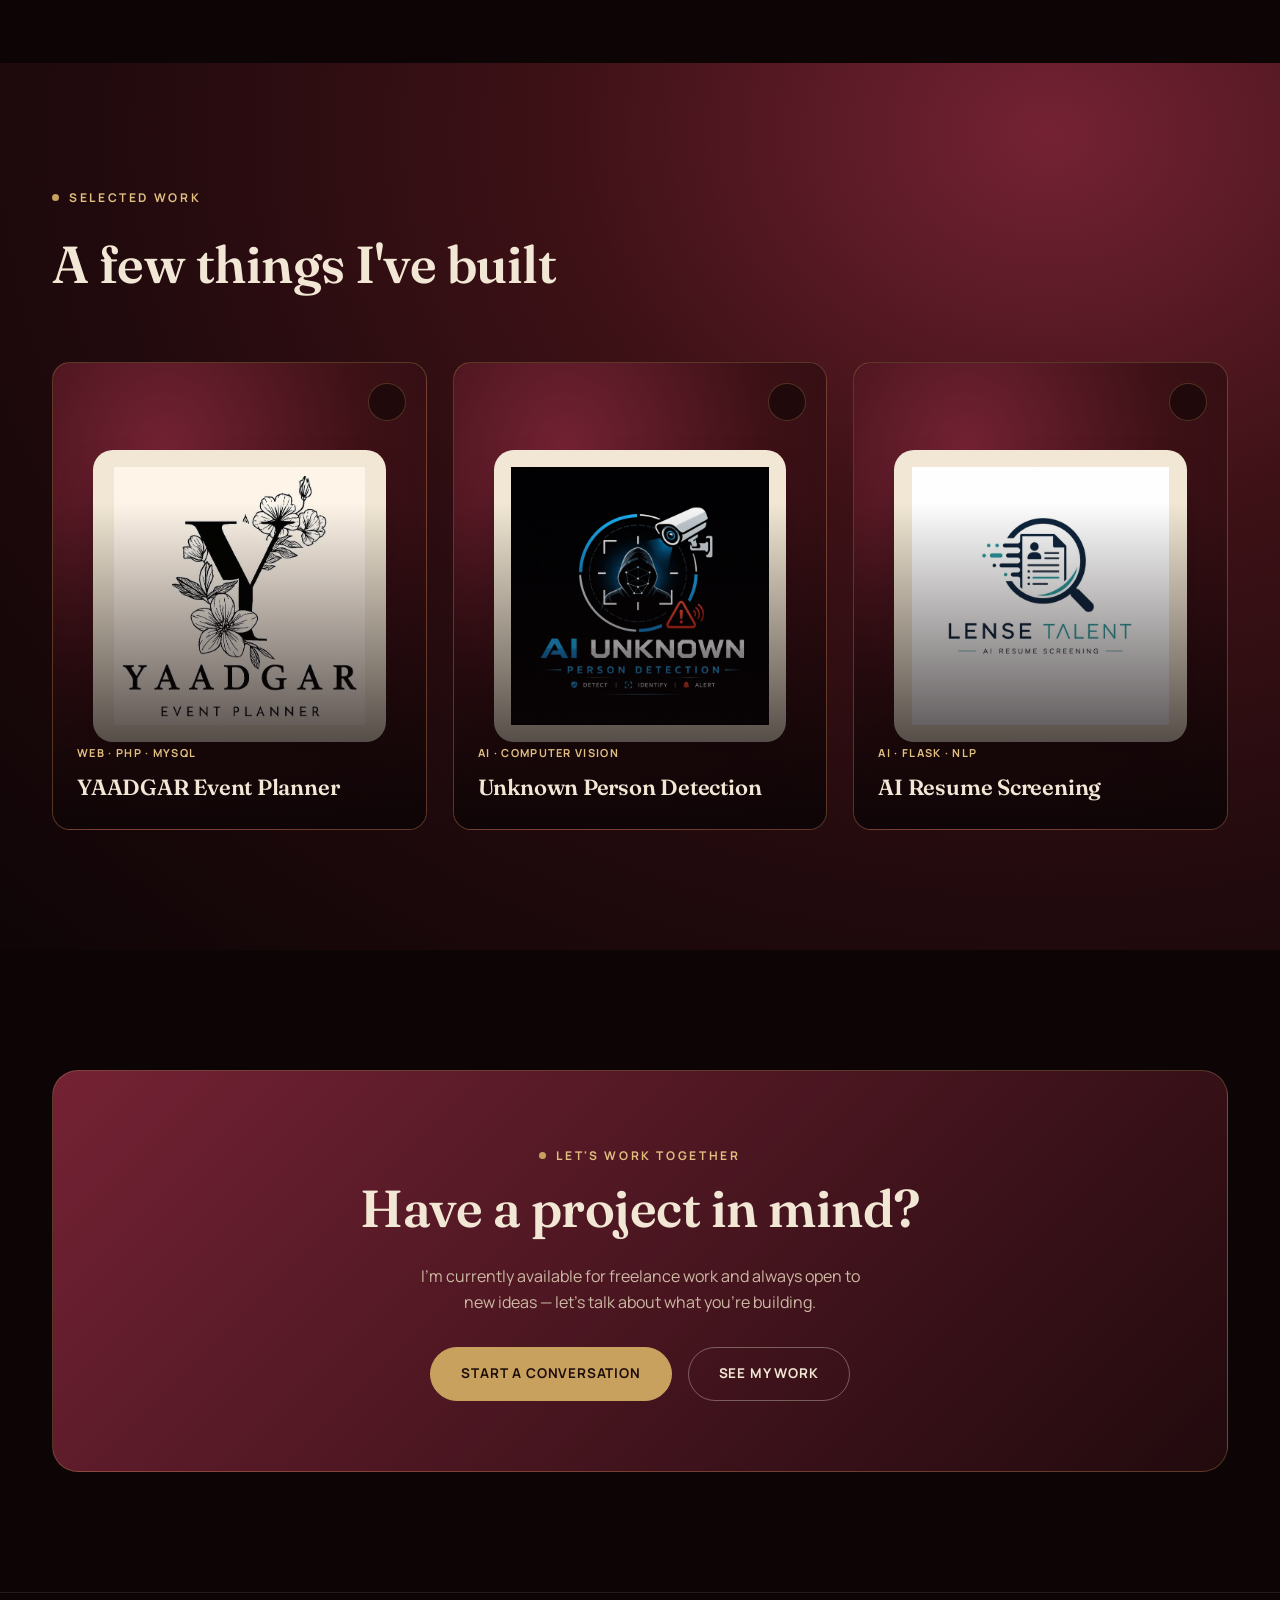
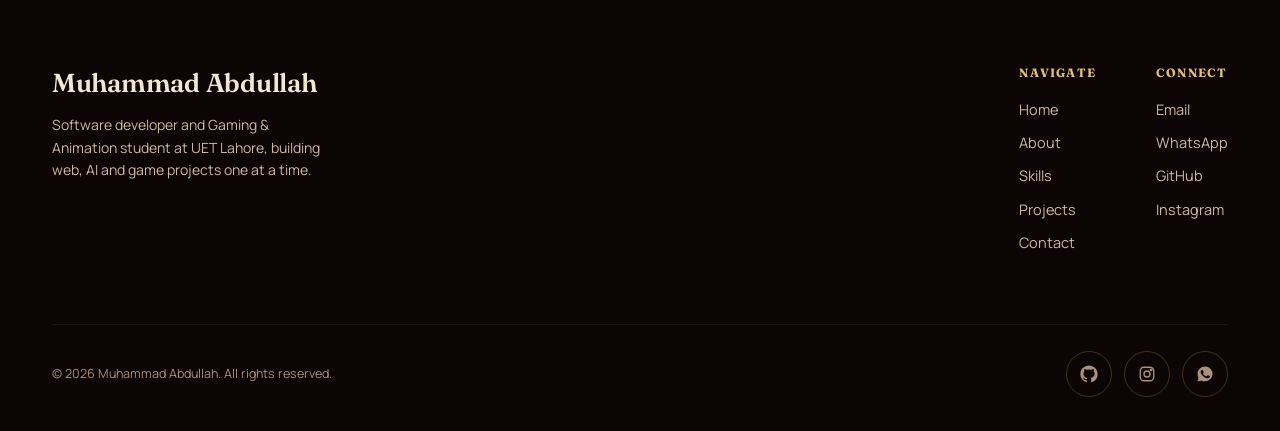
==== commit e58ca13d: "Update" ====
--- a/index.html
+++ b/index.html
@@ -128,7 +128,6 @@
             </div>
         </div>
 
-        <div class="scroll-cue"><span>Scroll</span><span class="line"></span></div>
         </div>
       </div>
     </section>
--- a/css/style.css
+++ b/css/style.css
@@ -624,6 +624,15 @@
     border-radius: 8px;
 }
 
+.hero-photo-frame::after {
+    content: '';
+    position: absolute;
+    inset: 0;
+    border-radius: 8px;
+    background: radial-gradient(120% 130% at 50% 38%, transparent 58%, rgba(33, 10, 13, 0.85) 100%);
+    pointer-events: none;
+}
+
 .hero-photo-frame img {
     width: 100%;
     height: 100%;
@@ -682,6 +691,7 @@
 
 .hero-col-left {
     padding-bottom: 0;
+    min-width: 0;
 }
 
 .cat-list {
@@ -735,6 +745,7 @@
 .hero-col-right {
     padding-bottom: 0;
     text-align: right;
+    min-width: 0;
 }
 
 .hero-name {
@@ -875,6 +886,172 @@
     left: 50%;
     margin-left: -620px;
     transform-origin: top center;
+}
+
+/* Below the 1240px design width, JS shrinks the whole hero (scaleHeroDesktop
+   in main.js) to fit the narrower screen. Once it's shrunk, the section no
+   longer needs to fill the full screen height — if it still does (min-height:
+   100vh), the flex-centering leaves a huge empty gap above/below the shrunk
+   content on phones. So on those widths, let the hero size itself to its
+   (now smaller) content instead of forcing a full viewport height. */
+@media (max-width: 1239px) {
+    .hero {
+        min-height: 0;
+        padding-top: min(72px, 8vh);
+        padding-bottom: min(32px, 4vh);
+    }
+    /* These are all inside #heroScale, which JS already shrinks to fit the
+       screen width. Any vw/vh here would get sized against the real phone
+       screen *and then* shrunk again by that transform — text and the photo
+       end up much smaller than intended. Fixed values = shrunk only once. */
+    .hero-top-row {
+        margin-bottom: 20px;
+    }
+    .hero-frame-outer {
+        padding: 0 12px;
+    }
+    .hero-frame {
+        min-height: 520px;
+        padding: 36px 28px;
+    }
+    .hero-giant {
+        margin: 6px 0;
+    }
+    .hero-photo-frame {
+        width: 300px;
+        top: 0;
+    }
+    .badge-ring {
+        width: 100px;
+        height: 100px;
+    }
+    .hero-body {
+        margin-top: 32px;
+    }
+    .cat-list {
+        margin-bottom: 26px;
+    }
+    .cat-list li {
+        font-size: 15px;
+    }
+    .quote-block {
+        max-width: 340px;
+    }
+    .quote-mark {
+        font-size: 32px;
+    }
+    .quote-block p {
+        font-size: 17px;
+    }
+    .hero-name {
+        font-size: 44px;
+    }
+    .hero-role {
+        font-size: 14px;
+    }
+    .hero-blurb {
+        font-size: 16px;
+        max-width: 340px;
+    }
+    .stat-icon {
+        width: 38px;
+        height: 38px;
+    }
+    .stat-icon svg {
+        width: 16px;
+        height: 16px;
+    }
+    .stat-num {
+        font-size: 20px;
+    }
+    .stat-label {
+        font-size: 12px;
+    }
+    .hero-cta-row .btn {
+        padding: 14px 26px;
+        font-size: 14px;
+    }
+}
+
+/* ---------------------------------------------------------------------
+   PHONES (≤700px): stop shrinking the desktop layout down and instead
+   lay the hero out the way a phone actually reads — tagline, big title,
+   photo, blurb, buttons, stacked top to bottom and centered. This is a
+   real reflow, not a shrunk clone, so nothing gets crushed or clipped.
+--------------------------------------------------------------------- */
+@media (max-width: 700px) {
+    .hero-scale-outer {
+        height: auto !important;
+        overflow: visible;
+    }
+    .hero-scale {
+        transform: none !important;
+        position: static;
+        left: 0;
+        margin-left: 0;
+        width: 100%;
+    }
+    .hero-top-row {
+        flex-direction: column;
+        gap: 8px;
+        text-align: center;
+    }
+    .hero-frame-outer {
+        padding: 0 12px;
+    }
+    .hero-frame {
+        min-height: 0;
+        padding: 28px 12px 34px;
+    }
+    /* the floating ambient chips don't have room in a stacked layout */
+    .skill-chip {
+        display: none;
+    }
+    .hero-title-wrap {
+        flex-direction: column;
+    }
+    .hero-photo-center {
+        position: static;
+        transform: none !important;
+        margin-top: 40px;
+    }
+    .hero-photo-frame {
+        width: 340px;
+    }
+    .badge-ring {
+        width: 108px;
+        height: 108px;
+    }
+    .hero-body {
+        display: flex;
+        flex-direction: column;
+        align-items: center;
+        text-align: center;
+        gap: 22px;
+        margin-top: 30px;
+    }
+    .hero-col-left,
+    .hero-col-right {
+        text-align: center;
+        width: 100%;
+    }
+    .cat-list,
+    .quote-block {
+        display: none;
+    }
+    .hero-name {
+        font-size: 32px;
+    }
+    .hero-blurb {
+        margin: 8px auto 0;
+        max-width: 320px;
+    }
+    .stat-row {
+        justify-content: center;
+    }
+    .hero-cta-row {
+        justify-content: center;
+    }
 }
 
 
@@ -1876,4 +2053,20 @@
     .wrap {
         padding: 0 22px;
     }
+}
+
+@media(max-width:420px) {
+    .nav-inner {
+        padding: 0 4px;
+    }
+    .logo-text {
+        font-size: 13px;
+        letter-spacing: .03em;
+    }
+    .site-nav {
+        padding: 16px 0;
+    }
+    .site-nav.scrolled {
+        padding: 12px 0;
+    }
 }
